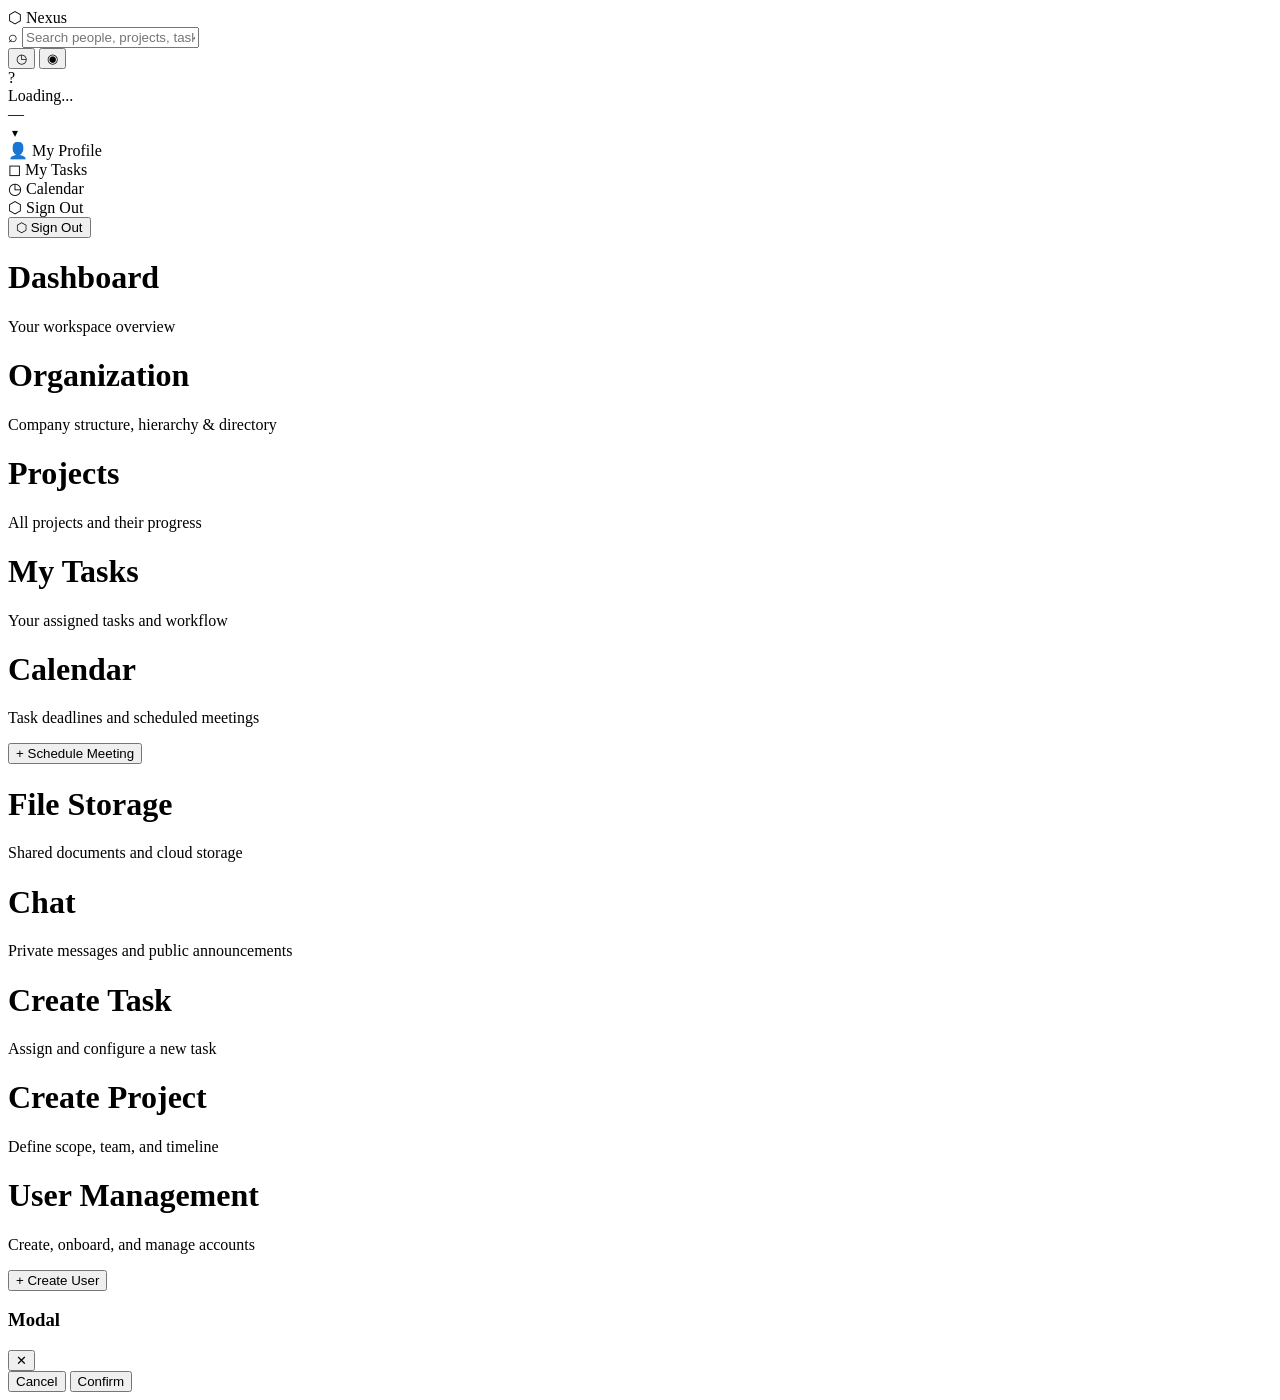
==== app.html @ 41109d19 "Add files via upload" ====
<!DOCTYPE html>
<html lang="en">
<head>
  <meta charset="UTF-8">
  <meta name="viewport" content="width=device-width, initial-scale=1.0">
  <title>Nexus — Dashboard</title>
  <link rel="stylesheet" href="css/main.css">
  <link rel="icon" href="data:image/svg+xml,<svg xmlns='http://www.w3.org/2000/svg' viewBox='0 0 100 100'><text y='.9em' font-size='90'>⬡</text></svg>">
</head>
<body>
<div class="app-shell">

  <!-- ═══ HEADER ═══ -->
  <header class="app-header">
    <div class="header-brand">
      <span class="brand-icon">⬡</span>
      <span class="brand-name">Nexus</span>
    </div>

    <div class="header-search">
      <span class="search-icon">⌕</span>
      <input type="text" placeholder="Search people, projects, tasks...">
    </div>

    <div class="header-actions">
      <button class="icon-btn" onclick="navigate('calendar')" title="Calendar">◷</button>
      <button class="icon-btn" onclick="navigate('chat')" title="Messages">
        ◉
        <span class="notif-badge" id="notif-count" style="display:none"></span>
      </button>

      <div class="dropdown">
        <div class="header-user" onclick="toggleUserMenu()">
          <div class="avatar" id="header-avatar">?</div>
          <div class="header-user-info">
            <div class="name" id="header-user-name">Loading...</div>
            <div class="role" id="header-user-role">—</div>
          </div>
          <span style="color:var(--text-3);font-size:12px;margin-left:4px">▾</span>
        </div>
        <div class="dropdown-menu" id="user-menu">
          <div class="dropdown-item" onclick="showMyProfile()">👤 My Profile</div>
          <div class="dropdown-item" onclick="navigate('my-tasks')">◻ My Tasks</div>
          <div class="dropdown-item" onclick="navigate('calendar')">◷ Calendar</div>
          <div class="dropdown-sep"></div>
          <div class="dropdown-item danger" onclick="Auth.logout()">⬡ Sign Out</div>
        </div>
      </div>
    </div>
  </header>

  <!-- ═══ SIDEBAR ═══ -->
  <aside class="app-sidebar">
    <nav id="main-nav"></nav>
    <div class="sidebar-footer">
      <button class="logout-btn" onclick="Auth.logout()">
        <span>⬡</span> Sign Out
      </button>
    </div>
  </aside>

  <!-- ═══ MAIN CONTENT ═══ -->
  <main class="app-main">

    <!-- Dashboard -->
    <div id="page-dashboard" class="page">
      <div class="page-header">
        <div>
          <h1 class="page-title">Dashboard</h1>
          <p class="page-sub">Your workspace overview</p>
        </div>
        <span id="dash-greeting" class="badge badge-muted"></span>
      </div>
      <div class="page-body" id="dashboard-content"></div>
    </div>

    <!-- Organization -->
    <div id="page-organization" class="page">
      <div class="page-header">
        <div>
          <h1 class="page-title">Organization</h1>
          <p class="page-sub">Company structure, hierarchy & directory</p>
        </div>
      </div>
      <div class="page-body" id="org-content"></div>
    </div>

    <!-- Projects -->
    <div id="page-projects" class="page">
      <div class="page-header">
        <div>
          <h1 class="page-title">Projects</h1>
          <p class="page-sub">All projects and their progress</p>
        </div>
        <div id="project-header-actions"></div>
      </div>
      <div class="page-body" id="projects-content"></div>
    </div>

    <!-- My Tasks -->
    <div id="page-my-tasks" class="page">
      <div class="page-header">
        <div>
          <h1 class="page-title">My Tasks</h1>
          <p class="page-sub">Your assigned tasks and workflow</p>
        </div>
      </div>
      <div class="page-body" id="mytasks-content"></div>
    </div>

    <!-- Calendar -->
    <div id="page-calendar" class="page">
      <div class="page-header">
        <div>
          <h1 class="page-title">Calendar</h1>
          <p class="page-sub">Task deadlines and scheduled meetings</p>
        </div>
        <button class="btn btn-primary" onclick="openMeetingModal()">+ Schedule Meeting</button>
      </div>
      <div class="page-body" id="calendar-content"></div>
    </div>

    <!-- Files -->
    <div id="page-files" class="page">
      <div class="page-header">
        <div>
          <h1 class="page-title">File Storage</h1>
          <p class="page-sub">Shared documents and cloud storage</p>
        </div>
      </div>
      <div class="page-body" id="files-content"></div>
    </div>

    <!-- Chat -->
    <div id="page-chat" class="page">
      <div class="page-header">
        <div>
          <h1 class="page-title">Chat</h1>
          <p class="page-sub">Private messages and public announcements</p>
        </div>
      </div>
      <div class="page-body" id="chat-content"></div>
    </div>

    <!-- Task Create -->
    <div id="page-task-create" class="page">
      <div class="page-header">
        <div>
          <h1 class="page-title">Create Task</h1>
          <p class="page-sub">Assign and configure a new task</p>
        </div>
      </div>
      <div class="page-body" id="taskcreate-content"></div>
    </div>

    <!-- Project Create -->
    <div id="page-project-create" class="page">
      <div class="page-header">
        <div>
          <h1 class="page-title">Create Project</h1>
          <p class="page-sub">Define scope, team, and timeline</p>
        </div>
      </div>
      <div class="page-body" id="projectcreate-content"></div>
    </div>

    <!-- User Management -->
    <div id="page-users" class="page">
      <div class="page-header">
        <div>
          <h1 class="page-title">User Management</h1>
          <p class="page-sub">Create, onboard, and manage accounts</p>
        </div>
        <button class="btn btn-primary" onclick="openAddUserModal()">+ Create User</button>
      </div>
      <div class="page-body" id="users-content"></div>
    </div>

  </main>
</div>

<!-- ═══ UNIVERSAL MODAL ═══ -->
<div class="modal-overlay" id="main-modal" onclick="if(event.target===this)closeModal()">
  <div class="modal modal-lg">
    <div class="modal-header">
      <h3 id="modal-title">Modal</h3>
      <button class="modal-close" onclick="closeModal()">✕</button>
    </div>
    <div class="modal-body" id="modal-body"></div>
    <div class="modal-footer">
      <button class="btn btn-ghost" onclick="closeModal()">Cancel</button>
      <button class="btn btn-primary" id="modal-confirm">Confirm</button>
    </div>
  </div>
</div>

<!-- Toast Container -->
<div id="toast-container"></div>

<script src="js/store.js"></script>
<script src="js/app.js"></script>
<script>
  // Greeting
  const hour = new Date().getHours();
  const greet = hour < 12 ? 'Good Morning' : hour < 18 ? 'Good Afternoon' : 'Good Evening';
  document.addEventListener('DOMContentLoaded', () => {
    const el = document.getElementById('dash-greeting');
    if (el && currentUser) el.textContent = `${greet}, ${currentUser.name.split(' ')[0]} 👋`;
  });

  function showMyProfile() {
    if (currentUser) showUserProfile(currentUser.id);
    document.getElementById('user-menu').classList.remove('open');
  }
</script>
</body>
</html>
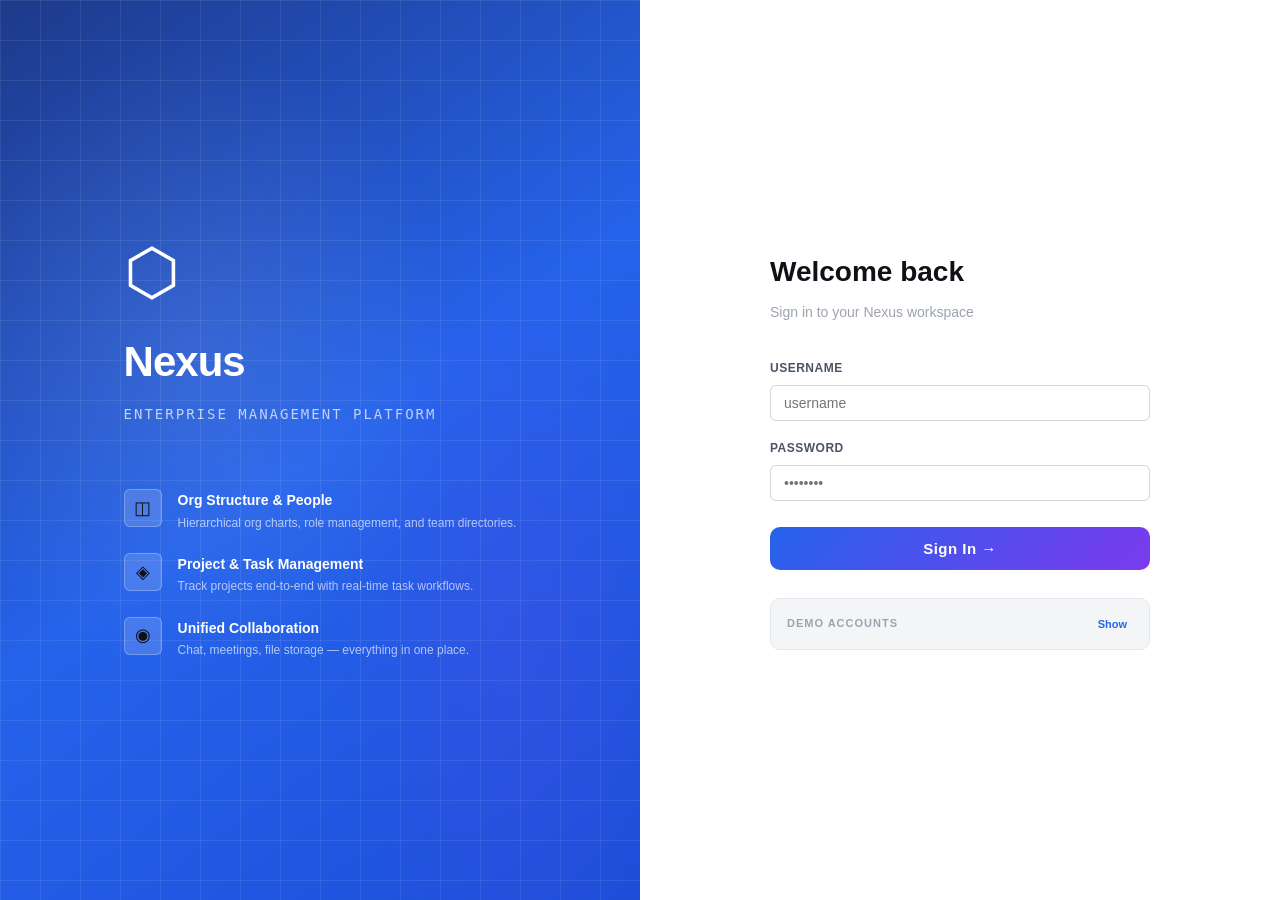
==== commit 452c7237: "Implement settings page and theme toggle functionality Added a settings page for user preferences an" ====
--- a/app.html
+++ b/app.html
@@ -23,6 +23,7 @@
     </div>
 
     <div class="header-actions">
+      <button class="theme-toggle-btn" onclick="toggleTheme()" id="theme-btn" title="Toggle Theme">🌙</button>
       <button class="icon-btn" onclick="navigate('calendar')" title="Calendar">◷</button>
       <button class="icon-btn" onclick="navigate('chat')" title="Messages">
         ◉
@@ -42,6 +43,7 @@
           <div class="dropdown-item" onclick="showMyProfile()">👤 My Profile</div>
           <div class="dropdown-item" onclick="navigate('my-tasks')">◻ My Tasks</div>
           <div class="dropdown-item" onclick="navigate('calendar')">◷ Calendar</div>
+          <div class="dropdown-item" onclick="navigate('settings')">⚙ Settings</div>
           <div class="dropdown-sep"></div>
           <div class="dropdown-item danger" onclick="Auth.logout()">⬡ Sign Out</div>
         </div>
@@ -164,6 +166,17 @@
       <div class="page-body" id="projectcreate-content"></div>
     </div>
 
+    <!-- Settings -->
+    <div id="page-settings" class="page">
+      <div class="page-header">
+        <div>
+          <h1 class="page-title">Settings</h1>
+          <p class="page-sub">Personal preferences, skills, and profile customization</p>
+        </div>
+      </div>
+      <div class="page-body" id="settings-content"></div>
+    </div>
+
     <!-- User Management -->
     <div id="page-users" class="page">
       <div class="page-header">
@@ -200,12 +213,38 @@
 <script src="js/store.js"></script>
 <script src="js/app.js"></script>
 <script>
+  // Theme management
+  function applyTheme(theme) {
+    document.documentElement.setAttribute('data-theme', theme);
+    const btn = document.getElementById('theme-btn');
+    if (btn) btn.textContent = theme === 'dark' ? '☀️' : '🌙';
+  }
+  function toggleTheme() {
+    const current = document.documentElement.getAttribute('data-theme') || 'light';
+    const next = current === 'dark' ? 'light' : 'dark';
+    applyTheme(next);
+    // Save to user prefs in store
+    Store.set(data => {
+      const u = data.users.find(x => x.id === currentUser?.id);
+      if (u) u.theme = next;
+      return data;
+    });
+    // Also save to localStorage for persistence before auth
+    localStorage.setItem('nexus_theme', next);
+  }
+  // Apply saved theme immediately
+  const savedTheme = localStorage.getItem('nexus_theme') || 'light';
+  applyTheme(savedTheme);
+
   // Greeting
   const hour = new Date().getHours();
   const greet = hour < 12 ? 'Good Morning' : hour < 18 ? 'Good Afternoon' : 'Good Evening';
   document.addEventListener('DOMContentLoaded', () => {
     const el = document.getElementById('dash-greeting');
     if (el && currentUser) el.textContent = `${greet}, ${currentUser.name.split(' ')[0]} 👋`;
+    // Apply user's saved theme
+    const userTheme = currentUser?.theme || savedTheme;
+    applyTheme(userTheme);
   });
 
   function showMyProfile() {
--- a/css/main.css
+++ b/css/main.css
@@ -0,0 +1,775 @@
+/* ═══════════════════════════════════════════
+   NEXUS — Design System (Light Theme)
+═══════════════════════════════════════════ */
+
+@import url('https://fonts.googleapis.com/css2?family=DM+Sans:wght@300;400;500;600;700&family=Syne:wght@400;600;700;800&family=JetBrains+Mono:wght@400;500&display=swap');
+
+/* ─── Variables ──────────────────────────── */
+:root {
+  --bg-base:    #f4f5f7;
+  --bg-surface: #ffffff;
+  --bg-card:    #ffffff;
+  --bg-hover:   #f0f2f5;
+  --bg-active:  #e8eaf0;
+
+  --border:     #e2e5eb;
+  --border-2:   #d1d5dc;
+
+  --text-1:     #0f1117;
+  --text-2:     #4b5563;
+  --text-3:     #9ca3af;
+
+  --accent:     #2563eb;
+  --accent-glow:#2563eb14;
+  --accent-2:   #7c3aed;
+  --accent-3:   #059669;
+  --warn:       #d97706;
+  --danger:     #dc2626;
+  --success:    #16a34a;
+  --purple:     #7c3aed;
+
+  --radius-sm:  6px;
+  --radius:     10px;
+  --radius-lg:  14px;
+  --radius-xl:  20px;
+
+  --shadow-sm:  0 1px 3px #0000000d;
+  --shadow:     0 4px 16px #00000012;
+  --shadow-lg:  0 8px 32px #00000018;
+
+  --sidebar-w:  240px;
+  --header-h:   58px;
+
+  --font-body:  'DM Sans', sans-serif;
+  --font-head:  'Syne', sans-serif;
+  --font-mono:  'JetBrains Mono', monospace;
+}
+
+/* ─── Reset ─────────────────────────────── */
+*, *::before, *::after { box-sizing: border-box; margin: 0; padding: 0; }
+html { height: 100%; }
+body {
+  font-family: var(--font-body);
+  background: var(--bg-base);
+  color: var(--text-1);
+  height: 100%;
+  overflow: hidden;
+  font-size: 14px;
+  line-height: 1.6;
+}
+a { color: var(--accent); text-decoration: none; }
+button { cursor: pointer; border: none; background: none; font-family: inherit; }
+input, textarea, select {
+  font-family: inherit;
+  background: var(--bg-surface);
+  border: 1px solid var(--border-2);
+  color: var(--text-1);
+  border-radius: var(--radius-sm);
+  padding: 9px 13px;
+  font-size: 14px;
+  outline: none;
+  width: 100%;
+  transition: border-color .2s, box-shadow .2s;
+}
+input:focus, textarea:focus, select:focus {
+  border-color: var(--accent);
+  box-shadow: 0 0 0 3px var(--accent-glow);
+}
+select option { background: var(--bg-surface); color: var(--text-1); }
+h1, h2, h3, h4, h5 { font-family: var(--font-head); font-weight: 700; }
+::-webkit-scrollbar { width: 5px; height: 5px; }
+::-webkit-scrollbar-track { background: transparent; }
+::-webkit-scrollbar-thumb { background: var(--border-2); border-radius: 99px; }
+
+/* ─── Login Page ─────────────────────────── */
+.login-page {
+  height: 100vh;
+  display: grid;
+  grid-template-columns: 1fr 1fr;
+  overflow: hidden;
+}
+.login-art {
+  background: linear-gradient(145deg, #1e3a8a 0%, #2563eb 50%, #1d4ed8 100%);
+  display: flex;
+  flex-direction: column;
+  justify-content: center;
+  align-items: center;
+  position: relative;
+  overflow: hidden;
+  padding: 60px;
+}
+.login-art::before {
+  content: '';
+  position: absolute;
+  inset: 0;
+  background:
+    radial-gradient(ellipse 60% 50% at 30% 40%, #ffffff18 0%, transparent 70%),
+    radial-gradient(ellipse 40% 60% at 80% 70%, #7c3aed28 0%, transparent 70%);
+}
+.login-art .grid-lines {
+  position: absolute;
+  inset: 0;
+  background-image:
+    linear-gradient(rgba(255,255,255,.08) 1px, transparent 1px),
+    linear-gradient(90deg, rgba(255,255,255,.08) 1px, transparent 1px);
+  background-size: 40px 40px;
+}
+.login-art-content { position: relative; z-index: 1; }
+.login-brand-logo {
+  font-size: 64px;
+  line-height: 1;
+  margin-bottom: 24px;
+  color: #fff;
+}
+.login-brand-name {
+  font-family: var(--font-head);
+  font-size: 42px;
+  font-weight: 800;
+  letter-spacing: -1px;
+  color: #fff;
+}
+.login-brand-tag {
+  color: rgba(255,255,255,.7);
+  font-size: 14px;
+  margin-top: 8px;
+  letter-spacing: 2px;
+  text-transform: uppercase;
+  font-family: var(--font-mono);
+}
+.login-features { margin-top: 64px; display: flex; flex-direction: column; gap: 20px; }
+.login-feature {
+  display: flex; gap: 16px; align-items: flex-start;
+  opacity: 0; animation: fadeUp .6s forwards;
+}
+.login-feature:nth-child(1) { animation-delay: .1s; }
+.login-feature:nth-child(2) { animation-delay: .2s; }
+.login-feature:nth-child(3) { animation-delay: .3s; }
+.lf-icon {
+  width: 38px; height: 38px; flex-shrink: 0;
+  background: rgba(255,255,255,.15);
+  border: 1px solid rgba(255,255,255,.25);
+  border-radius: var(--radius-sm);
+  display: grid; place-items: center;
+  font-size: 18px;
+}
+.lf-text h4 { font-size: 14px; color: #fff; font-family: var(--font-head); }
+.lf-text p { font-size: 12px; color: rgba(255,255,255,.65); margin-top: 2px; }
+
+.login-form-side {
+  background: #ffffff;
+  display: flex;
+  flex-direction: column;
+  justify-content: center;
+  align-items: center;
+  padding: 60px;
+}
+.login-form-box { width: 100%; max-width: 380px; }
+.login-form-box h2 { font-size: 28px; margin-bottom: 6px; color: var(--text-1); }
+.login-form-box > p { color: var(--text-3); margin-bottom: 36px; font-size: 14px; }
+.form-group { margin-bottom: 18px; }
+.form-group label { display: block; font-size: 12px; color: var(--text-2); margin-bottom: 7px; letter-spacing: .5px; text-transform: uppercase; font-weight: 600; }
+.login-btn {
+  width: 100%; padding: 13px;
+  background: linear-gradient(135deg, var(--accent), var(--accent-2));
+  color: #fff; font-family: var(--font-head);
+  font-size: 15px; font-weight: 700;
+  border-radius: var(--radius);
+  margin-top: 8px;
+  transition: transform .15s, box-shadow .15s;
+  letter-spacing: .5px;
+}
+.login-btn:hover { transform: translateY(-1px); box-shadow: 0 4px 24px #2563eb50; }
+
+.login-hint {
+  margin-top: 28px; padding: 16px;
+  background: var(--bg-base); border-radius: var(--radius);
+  border: 1px solid var(--border);
+  position: relative;
+}
+.login-hint-header {
+  display: flex; align-items: center; justify-content: space-between;
+  margin-bottom: 0;
+}
+.login-hint h5 { font-size: 11px; text-transform: uppercase; letter-spacing: 1px; color: var(--text-3); font-weight: 600; }
+.login-hint-toggle {
+  background: none; border: none; cursor: pointer;
+  font-size: 11px; color: var(--accent); font-weight: 600;
+  padding: 2px 6px; border-radius: 4px;
+  transition: background .15s;
+}
+.login-hint-toggle:hover { background: var(--accent-glow); }
+.login-hint-body { margin-top: 12px; display: none; }
+.login-hint-body.open { display: block; }
+.login-hint p { font-family: var(--font-mono); font-size: 12px; color: var(--text-2); line-height: 2; }
+.login-hint strong { color: var(--accent); }
+
+/* ─── App Shell ──────────────────────────── */
+.app-shell {
+  display: grid;
+  grid-template-columns: var(--sidebar-w) 1fr;
+  grid-template-rows: var(--header-h) 1fr;
+  height: 100vh;
+  overflow: hidden;
+}
+
+/* ─── Header ─────────────────────────────── */
+.app-header {
+  grid-column: 1 / -1;
+  background: var(--bg-surface);
+  border-bottom: 1px solid var(--border);
+  display: flex;
+  align-items: center;
+  padding: 0 20px 0 0;
+  gap: 12px;
+  z-index: 100;
+  box-shadow: var(--shadow-sm);
+}
+.header-brand {
+  width: var(--sidebar-w);
+  flex-shrink: 0;
+  display: flex;
+  align-items: center;
+  gap: 10px;
+  padding: 0 20px;
+  border-right: 1px solid var(--border);
+  height: 100%;
+}
+.brand-icon {
+  font-size: 22px;
+  background: linear-gradient(135deg, var(--accent), var(--accent-2));
+  -webkit-background-clip: text;
+  -webkit-text-fill-color: transparent;
+}
+.brand-name {
+  font-family: var(--font-head);
+  font-size: 18px;
+  font-weight: 800;
+  letter-spacing: -.5px;
+  color: var(--text-1);
+}
+.header-search {
+  flex: 1; max-width: 400px; margin-left: 16px;
+  position: relative;
+}
+.header-search input {
+  background: var(--bg-base);
+  padding-left: 38px;
+  border-radius: 99px;
+  font-size: 13px;
+}
+.header-search .search-icon {
+  position: absolute; left: 13px; top: 50%; transform: translateY(-50%);
+  color: var(--text-3); font-size: 15px;
+}
+.header-actions { margin-left: auto; display: flex; align-items: center; gap: 6px; }
+.icon-btn {
+  width: 36px; height: 36px;
+  border-radius: var(--radius-sm);
+  display: grid; place-items: center;
+  color: var(--text-2);
+  font-size: 17px;
+  transition: background .15s, color .15s;
+  position: relative;
+}
+.icon-btn:hover { background: var(--bg-hover); color: var(--text-1); }
+.notif-badge {
+  position: absolute; top: 4px; right: 4px;
+  width: 8px; height: 8px;
+  background: var(--danger); border-radius: 50%;
+  border: 2px solid var(--bg-surface);
+}
+.header-user {
+  display: flex; align-items: center; gap: 10px;
+  padding: 6px 10px 6px 6px;
+  border-radius: var(--radius);
+  cursor: pointer;
+  transition: background .15s;
+  margin-left: 8px;
+  position: relative;
+}
+.header-user:hover { background: var(--bg-hover); }
+.avatar {
+  width: 32px; height: 32px;
+  border-radius: 50%;
+  background: linear-gradient(135deg, var(--accent), var(--accent-2));
+  display: grid; place-items: center;
+  font-size: 12px; font-weight: 700;
+  color: #fff; flex-shrink: 0;
+}
+.avatar.lg { width: 48px; height: 48px; font-size: 16px; }
+.avatar.xl { width: 64px; height: 64px; font-size: 20px; }
+.header-user-info { text-align: left; }
+.header-user-info .name { font-size: 13px; font-weight: 600; line-height: 1.2; color: var(--text-1); }
+.header-user-info .role { font-size: 11px; color: var(--text-3); text-transform: capitalize; }
+
+/* ─── Sidebar ────────────────────────────── */
+.app-sidebar {
+  background: var(--bg-surface);
+  border-right: 1px solid var(--border);
+  overflow-y: auto;
+  padding: 16px 0;
+  display: flex;
+  flex-direction: column;
+}
+.nav-section { margin-bottom: 24px; }
+.nav-section-label {
+  font-size: 10px;
+  text-transform: uppercase;
+  letter-spacing: 1.5px;
+  color: var(--text-3);
+  padding: 0 20px;
+  margin-bottom: 6px;
+  font-weight: 600;
+}
+.nav-item {
+  display: flex;
+  align-items: center;
+  gap: 11px;
+  padding: 10px 20px;
+  color: var(--text-2);
+  font-size: 13.5px;
+  font-weight: 500;
+  transition: all .15s;
+  border-left: 3px solid transparent;
+  cursor: pointer;
+}
+.nav-item:hover { color: var(--text-1); background: var(--bg-hover); }
+.nav-item.active {
+  color: var(--accent);
+  background: var(--accent-glow);
+  border-left-color: var(--accent);
+}
+.nav-icon { width: 18px; text-align: center; font-size: 15px; }
+.sidebar-footer {
+  margin-top: auto;
+  padding: 16px;
+  border-top: 1px solid var(--border);
+}
+.logout-btn {
+  width: 100%;
+  display: flex;
+  align-items: center;
+  gap: 10px;
+  padding: 10px 12px;
+  color: var(--text-3);
+  font-size: 13px;
+  border-radius: var(--radius-sm);
+  transition: all .15s;
+}
+.logout-btn:hover { color: var(--danger); background: #dc262610; }
+
+/* ─── Main Content ───────────────────────── */
+.app-main {
+  overflow-y: auto;
+  overflow-x: hidden;
+  display: flex;
+  flex-direction: column;
+}
+.page { display: none; flex-direction: column; flex: 1; }
+.page.active { display: flex; }
+
+.page-header {
+  padding: 28px 32px 20px;
+  border-bottom: 1px solid var(--border);
+  display: flex;
+  align-items: flex-start;
+  justify-content: space-between;
+  gap: 16px;
+  background: var(--bg-surface);
+}
+.page-title { font-size: 22px; letter-spacing: -.5px; color: var(--text-1); }
+.page-sub { color: var(--text-3); font-size: 13px; margin-top: 4px; font-family: var(--font-body); font-weight: 400; }
+.page-body { padding: 28px 32px; flex: 1; }
+
+/* ─── Cards ──────────────────────────────── */
+.card {
+  background: var(--bg-card);
+  border: 1px solid var(--border);
+  border-radius: var(--radius-lg);
+  padding: 24px;
+  box-shadow: var(--shadow-sm);
+}
+.card-sm { padding: 18px 20px; }
+.card + .card { margin-top: 0; }
+.card-header { display: flex; justify-content: space-between; align-items: center; margin-bottom: 20px; }
+.card-title { font-size: 14px; font-weight: 600; font-family: var(--font-head); color: var(--text-1); }
+
+/* ─── Grid layouts ───────────────────────── */
+.grid-2 { display: grid; grid-template-columns: 1fr 1fr; gap: 20px; }
+.grid-3 { display: grid; grid-template-columns: repeat(3, 1fr); gap: 20px; }
+.grid-4 { display: grid; grid-template-columns: repeat(4, 1fr); gap: 18px; }
+
+/* ─── Stat Cards ─────────────────────────── */
+.stat-card {
+  background: var(--bg-card);
+  border: 1px solid var(--border);
+  border-radius: var(--radius-lg);
+  padding: 22px;
+  position: relative;
+  overflow: hidden;
+  transition: transform .2s, border-color .2s, box-shadow .2s;
+  box-shadow: var(--shadow-sm);
+}
+.stat-card::before {
+  content: '';
+  position: absolute;
+  top: 0; left: 0; right: 0;
+  height: 3px;
+  background: linear-gradient(90deg, var(--accent-clr, var(--accent)), transparent);
+}
+.stat-card:hover { transform: translateY(-2px); border-color: var(--border-2); box-shadow: var(--shadow); }
+.stat-icon { font-size: 28px; margin-bottom: 12px; }
+.stat-val { font-family: var(--font-head); font-size: 30px; font-weight: 800; line-height: 1; color: var(--text-1); }
+.stat-label { color: var(--text-3); font-size: 12px; margin-top: 6px; text-transform: uppercase; letter-spacing: .5px; }
+.stat-delta { font-size: 12px; margin-top: 8px; color: var(--success); }
+.stat-delta.down { color: var(--danger); }
+
+/* ─── Badges ─────────────────────────────── */
+.badge {
+  display: inline-flex; align-items: center;
+  padding: 3px 10px; border-radius: 99px;
+  font-size: 11px; font-weight: 600; letter-spacing: .3px;
+  text-transform: capitalize;
+}
+.badge-success { background: #dcfce7; color: #15803d; border: 1px solid #bbf7d0; }
+.badge-info    { background: #dbeafe; color: #1d4ed8; border: 1px solid #bfdbfe; }
+.badge-warn    { background: #fef3c7; color: #b45309; border: 1px solid #fde68a; }
+.badge-danger  { background: #fee2e2; color: #b91c1c; border: 1px solid #fecaca; }
+.badge-muted   { background: var(--bg-hover); color: var(--text-3); border: 1px solid var(--border); }
+.badge-purple  { background: #ede9fe; color: #6d28d9; border: 1px solid #ddd6fe; }
+
+/* ─── Buttons ────────────────────────────── */
+.btn {
+  display: inline-flex; align-items: center; gap: 8px;
+  padding: 9px 18px; border-radius: var(--radius);
+  font-size: 13px; font-weight: 600;
+  transition: all .15s; white-space: nowrap;
+  font-family: var(--font-body);
+}
+.btn-primary {
+  background: var(--accent);
+  color: #fff;
+  box-shadow: 0 1px 3px #2563eb30;
+}
+.btn-primary:hover { background: #1d4ed8; transform: translateY(-1px); box-shadow: 0 4px 16px #2563eb40; }
+.btn-ghost {
+  background: var(--bg-surface);
+  color: var(--text-2);
+  border: 1px solid var(--border-2);
+}
+.btn-ghost:hover { color: var(--text-1); background: var(--bg-hover); border-color: var(--border-2); }
+.btn-danger { background: #fee2e2; color: var(--danger); border: 1px solid #fecaca; }
+.btn-danger:hover { background: #fecaca; }
+.btn-sm { padding: 6px 13px; font-size: 12px; }
+.btn-icon { padding: 8px; border-radius: var(--radius-sm); }
+
+/* ─── Table ──────────────────────────────── */
+.table-wrap { overflow-x: auto; border-radius: var(--radius-lg); border: 1px solid var(--border); box-shadow: var(--shadow-sm); }
+table { width: 100%; border-collapse: collapse; }
+thead tr { border-bottom: 1px solid var(--border); }
+th {
+  text-align: left; padding: 12px 16px;
+  font-size: 11px; text-transform: uppercase;
+  letter-spacing: .8px; color: var(--text-3); font-weight: 600;
+  background: var(--bg-base);
+}
+td { padding: 14px 16px; border-bottom: 1px solid var(--border); font-size: 13px; vertical-align: middle; }
+tbody tr:last-child td { border-bottom: none; }
+tbody tr { transition: background .12s; }
+tbody tr:hover { background: var(--bg-hover); }
+
+/* ─── Progress ───────────────────────────── */
+.progress-wrap { background: var(--bg-hover); border-radius: 99px; height: 6px; overflow: hidden; }
+.progress-bar { height: 100%; border-radius: 99px; background: linear-gradient(90deg, var(--accent), var(--accent-2)); transition: width .5s; }
+
+/* ─── Modal ──────────────────────────────── */
+.modal-overlay {
+  position: fixed; inset: 0;
+  background: #00000050;
+  backdrop-filter: blur(4px);
+  z-index: 500;
+  display: none;
+  place-items: center;
+  padding: 20px;
+}
+.modal-overlay.open { display: grid; }
+.modal {
+  background: var(--bg-card);
+  border: 1px solid var(--border);
+  border-radius: var(--radius-xl);
+  padding: 0;
+  width: 100%; max-width: 560px;
+  max-height: 90vh;
+  overflow-y: auto;
+  animation: modalIn .2s ease;
+  box-shadow: var(--shadow-lg);
+}
+.modal-lg { max-width: 760px; }
+.modal-header {
+  padding: 24px 28px 20px;
+  border-bottom: 1px solid var(--border);
+  display: flex; align-items: center; justify-content: space-between;
+}
+.modal-header h3 { font-size: 18px; color: var(--text-1); }
+.modal-close {
+  width: 32px; height: 32px; border-radius: var(--radius-sm);
+  display: grid; place-items: center;
+  color: var(--text-3); font-size: 18px;
+  transition: all .15s;
+}
+.modal-close:hover { background: var(--bg-hover); color: var(--text-1); }
+.modal-body { padding: 24px 28px; }
+.modal-footer { padding: 16px 28px 24px; display: flex; gap: 10px; justify-content: flex-end; border-top: 1px solid var(--border); }
+.form-row { display: grid; gap: 16px; margin-bottom: 16px; }
+.form-row.cols-2 { grid-template-columns: 1fr 1fr; }
+.form-field label { display: block; font-size: 12px; color: var(--text-2); margin-bottom: 7px; letter-spacing: .3px; font-weight: 500; }
+textarea { resize: vertical; min-height: 80px; }
+
+/* ─── Toast ──────────────────────────────── */
+#toast-container {
+  position: fixed; bottom: 24px; right: 24px;
+  z-index: 1000; display: flex; flex-direction: column; gap: 8px;
+}
+.toast {
+  background: var(--bg-card); border: 1px solid var(--border-2);
+  padding: 12px 20px; border-radius: var(--radius);
+  font-size: 13px; color: var(--text-1);
+  transform: translateX(120%); transition: transform .35s cubic-bezier(.34,1.56,.64,1);
+  box-shadow: var(--shadow);
+  max-width: 320px;
+  border-left: 3px solid var(--accent);
+}
+.toast.toast-success { border-left-color: var(--success); }
+.toast.toast-error   { border-left-color: var(--danger); }
+.toast.toast-warn    { border-left-color: var(--warn); }
+.toast.show { transform: translateX(0); }
+
+/* ─── Org Chart ──────────────────────────── */
+.org-chart { overflow-x: auto; padding: 20px 0; }
+.org-node-wrap { display: flex; flex-direction: column; align-items: center; }
+.org-node {
+  background: var(--bg-card);
+  border: 1px solid var(--border);
+  border-radius: var(--radius-lg);
+  padding: 14px 18px;
+  min-width: 160px;
+  text-align: center;
+  cursor: pointer;
+  transition: all .2s;
+  position: relative;
+  box-shadow: var(--shadow-sm);
+}
+.org-node:hover { border-color: var(--accent); transform: translateY(-2px); box-shadow: var(--shadow); }
+.org-node.super_admin { border-top: 3px solid var(--accent); }
+.org-node.manager { border-top: 3px solid var(--accent-3); }
+.org-node.employee { border-top: 3px solid var(--border-2); }
+.org-node-name { font-size: 12px; font-weight: 600; margin-top: 6px; color: var(--text-1); }
+.org-node-pos { font-size: 10px; color: var(--text-3); margin-top: 2px; }
+.org-children { display: flex; gap: 20px; margin-top: 0; position: relative; padding-top: 28px; }
+.org-children::before {
+  content: '';
+  position: absolute; top: 0; left: 50%; transform: translateX(-50%);
+  width: 1px; height: 28px;
+  background: var(--border-2);
+}
+.org-children-wrap { display: flex; flex-direction: column; align-items: center; }
+.org-line {
+  width: 100%; height: 1px;
+  background: var(--border-2);
+  position: absolute;
+  top: 0;
+}
+
+/* ─── Calendar ───────────────────────────── */
+.cal-grid {
+  display: grid;
+  grid-template-columns: repeat(7, 1fr);
+  gap: 2px;
+}
+.cal-day-header {
+  text-align: center; padding: 10px;
+  font-size: 11px; text-transform: uppercase;
+  letter-spacing: .8px; color: var(--text-3); font-weight: 600;
+}
+.cal-cell {
+  background: var(--bg-card);
+  border: 1px solid var(--border);
+  border-radius: var(--radius-sm);
+  min-height: 90px;
+  padding: 8px;
+  transition: background .15s;
+  cursor: pointer;
+}
+.cal-cell:hover { background: var(--bg-hover); }
+.cal-cell.today { border-color: var(--accent); background: var(--accent-glow); }
+.cal-cell.other-month .cal-date { color: var(--text-3); }
+.cal-date { font-size: 13px; font-weight: 600; margin-bottom: 5px; color: var(--text-1); }
+.cal-event {
+  font-size: 10px; padding: 2px 6px;
+  border-radius: 3px; margin-bottom: 2px;
+  background: #dbeafe; color: var(--accent);
+  white-space: nowrap; overflow: hidden; text-overflow: ellipsis;
+}
+.cal-event.task { background: #fef3c7; color: var(--warn); }
+.cal-event.meeting { background: #ede9fe; color: var(--purple); }
+
+/* ─── Chat ───────────────────────────────── */
+.chat-layout { display: grid; grid-template-columns: 280px 1fr; height: calc(100vh - var(--header-h) - 140px); gap: 0; }
+.chat-sidebar {
+  background: var(--bg-surface);
+  border: 1px solid var(--border);
+  border-radius: var(--radius-lg) 0 0 var(--radius-lg);
+  overflow-y: auto;
+  box-shadow: var(--shadow-sm);
+}
+.chat-main {
+  background: var(--bg-card);
+  border: 1px solid var(--border);
+  border-left: none;
+  border-radius: 0 var(--radius-lg) var(--radius-lg) 0;
+  display: flex;
+  flex-direction: column;
+}
+.chat-contact {
+  padding: 12px 16px;
+  display: flex; align-items: center; gap: 12px;
+  cursor: pointer; transition: background .15s;
+  border-bottom: 1px solid var(--border);
+}
+.chat-contact:hover { background: var(--bg-hover); }
+.chat-contact.active { background: var(--accent-glow); border-left: 3px solid var(--accent); }
+.chat-contact-info .cname { font-size: 13px; font-weight: 600; color: var(--text-1); }
+.chat-contact-info .clast { font-size: 11px; color: var(--text-3); margin-top: 2px; }
+.chat-messages { flex: 1; overflow-y: auto; padding: 20px; display: flex; flex-direction: column; gap: 12px; background: var(--bg-base); }
+.msg-bubble { max-width: 70%; }
+.msg-bubble.me { align-self: flex-end; }
+.msg-bubble.them { align-self: flex-start; }
+.bubble-text {
+  padding: 10px 16px; border-radius: 16px;
+  font-size: 13px; line-height: 1.5;
+}
+.msg-bubble.me .bubble-text { background: linear-gradient(135deg, var(--accent), var(--accent-2)); color: #fff; border-radius: 16px 16px 4px 16px; }
+.msg-bubble.them .bubble-text { background: var(--bg-card); color: var(--text-1); border-radius: 16px 16px 16px 4px; border: 1px solid var(--border); }
+.bubble-meta { font-size: 11px; color: var(--text-3); margin-top: 4px; text-align: right; }
+.msg-bubble.them .bubble-meta { text-align: left; }
+.chat-input-bar {
+  padding: 16px 20px;
+  border-top: 1px solid var(--border);
+  display: flex; gap: 10px; align-items: center;
+  background: var(--bg-surface);
+}
+.chat-input-bar input { flex: 1; border-radius: 99px; }
+
+/* ─── File Storage ───────────────────────── */
+.file-grid { display: grid; grid-template-columns: repeat(auto-fill, minmax(180px, 1fr)); gap: 16px; }
+.file-card {
+  background: var(--bg-card);
+  border: 1px solid var(--border);
+  border-radius: var(--radius-lg);
+  padding: 20px 16px;
+  text-align: center;
+  cursor: pointer;
+  transition: all .2s;
+  box-shadow: var(--shadow-sm);
+}
+.file-card:hover { transform: translateY(-3px); border-color: var(--border-2); box-shadow: var(--shadow); }
+.file-icon { font-size: 36px; margin-bottom: 12px; }
+.file-name { font-size: 12px; font-weight: 600; word-break: break-word; line-height: 1.4; color: var(--text-1); }
+.file-meta { font-size: 11px; color: var(--text-3); margin-top: 6px; }
+.folder-card {
+  background: var(--bg-card);
+  border: 1px solid var(--border);
+  border-radius: var(--radius-lg);
+  padding: 18px 16px;
+  display: flex; align-items: center; gap: 14px;
+  cursor: pointer; transition: all .2s;
+  box-shadow: var(--shadow-sm);
+}
+.folder-card:hover { border-color: var(--warn); background: #fffbeb; }
+
+/* ─── Tabs ───────────────────────────────── */
+.tabs { display: flex; gap: 2px; border-bottom: 1px solid var(--border); margin-bottom: 24px; }
+.tab-btn {
+  padding: 10px 20px;
+  font-size: 13px; font-weight: 500;
+  color: var(--text-3);
+  border-bottom: 2px solid transparent;
+  transition: all .15s;
+  margin-bottom: -1px;
+}
+.tab-btn:hover { color: var(--text-2); }
+.tab-btn.active { color: var(--accent); border-bottom-color: var(--accent); }
+.tab-pane { display: none; }
+.tab-pane.active { display: block; }
+
+/* ─── Dropdown Menu ──────────────────────── */
+.dropdown { position: relative; }
+.dropdown-menu {
+  position: absolute; top: 100%; right: 0;
+  background: var(--bg-card);
+  border: 1px solid var(--border-2);
+  border-radius: var(--radius);
+  padding: 6px;
+  min-width: 180px;
+  z-index: 200;
+  display: none;
+  box-shadow: var(--shadow-lg);
+  animation: fadeIn .15s ease;
+}
+.dropdown-menu.open { display: block; }
+.dropdown-item {
+  display: flex; align-items: center; gap: 10px;
+  padding: 9px 12px; border-radius: var(--radius-sm);
+  font-size: 13px; color: var(--text-2);
+  cursor: pointer; transition: all .12s;
+}
+.dropdown-item:hover { background: var(--bg-hover); color: var(--text-1); }
+.dropdown-item.danger { color: var(--danger); }
+.dropdown-item.danger:hover { background: #fee2e2; }
+.dropdown-sep { height: 1px; background: var(--border); margin: 4px 0; }
+
+/* ─── Misc ───────────────────────────────── */
+.empty-state {
+  text-align: center;
+  padding: 60px 20px;
+  color: var(--text-3);
+}
+.empty-state .empty-icon { font-size: 42px; margin-bottom: 12px; opacity: .5; }
+.empty-state p { font-size: 14px; }
+
+.user-pill {
+  display: inline-flex; align-items: center; gap: 7px;
+  background: var(--bg-hover);
+  border: 1px solid var(--border);
+  border-radius: 99px;
+  padding: 4px 10px 4px 4px;
+  font-size: 12px;
+  color: var(--text-1);
+}
+.pill-avatar {
+  width: 22px; height: 22px; border-radius: 50%;
+  background: linear-gradient(135deg, var(--accent), var(--accent-2));
+  display: grid; place-items: center;
+  font-size: 9px; font-weight: 700; color: #fff;
+}
+
+.tag { display: inline-block; padding: 2px 8px; border-radius: 4px; font-size: 11px; background: var(--bg-hover); color: var(--text-3); margin: 2px; border: 1px solid var(--border); }
+
+/* ─── Animations ─────────────────────────── */
+@keyframes fadeIn { from { opacity: 0; } to { opacity: 1; } }
+@keyframes fadeUp { from { opacity: 0; transform: translateY(16px); } to { opacity: 1; transform: translateY(0); } }
+@keyframes modalIn { from { opacity: 0; transform: scale(.95) translateY(10px); } to { opacity: 1; transform: scale(1) translateY(0); } }
+
+.fade-in { animation: fadeIn .3s ease; }
+.fade-up { animation: fadeUp .4s ease; }
+
+/* ─── Responsive ─────────────────────────── */
+@media (max-width: 900px) {
+  .login-page { grid-template-columns: 1fr; }
+  .login-art { display: none; }
+  .grid-4 { grid-template-columns: repeat(2, 1fr); }
+  .grid-3 { grid-template-columns: repeat(2, 1fr); }
+}
+
+/* ─── Scrollbar ──────────────────────────── */
+.app-main, .app-sidebar { scrollbar-width: thin; scrollbar-color: var(--border-2) transparent; }
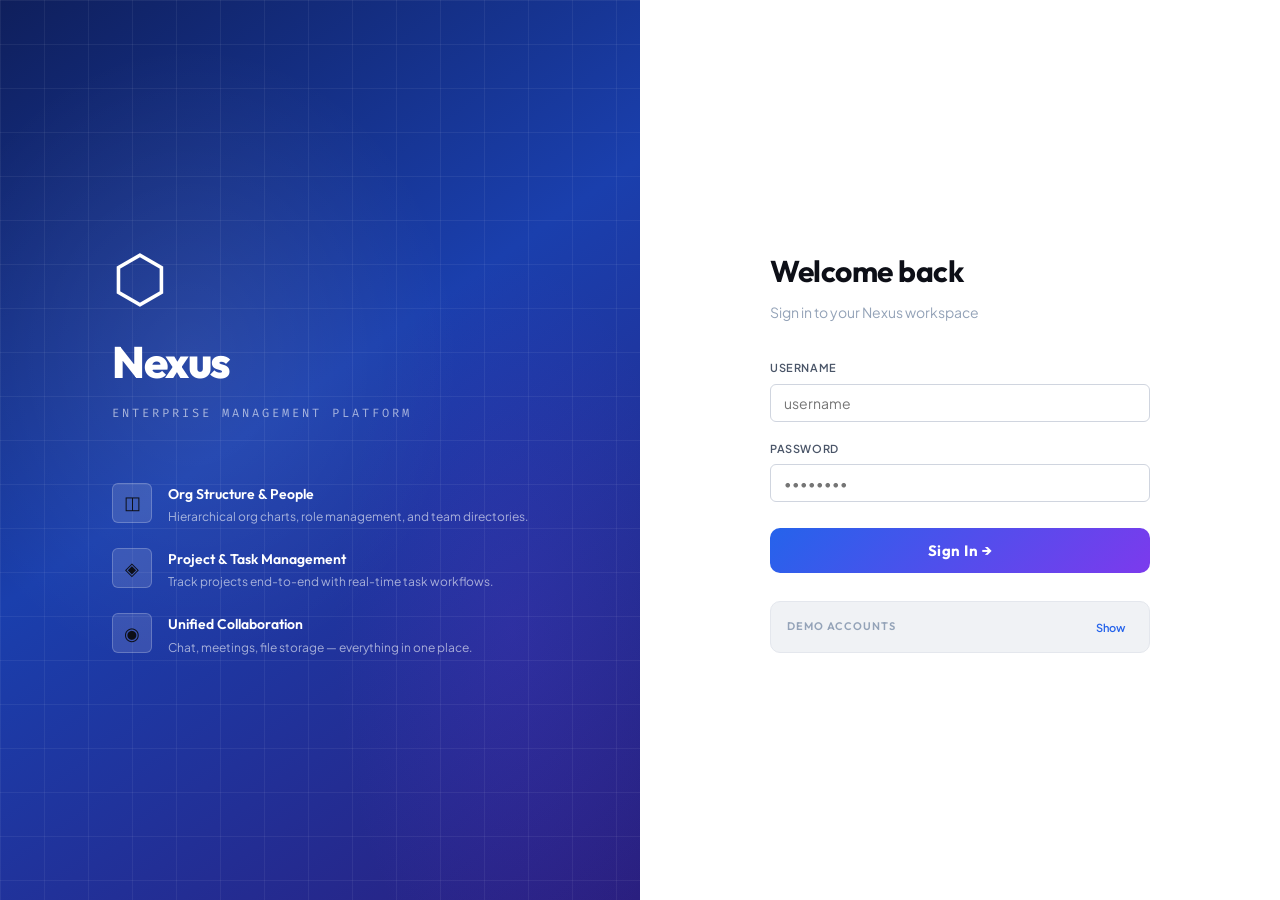
==== commit 461bfd05: "Add sync indicator to header actions" ====
--- a/app.html
+++ b/app.html
@@ -23,6 +23,7 @@
     </div>
 
     <div class="header-actions">
+      <span id="sync-indicator" style="font-size:11px;font-weight:600;padding:4px 10px;border-radius:99px;background:var(--bg-hover);color:var(--text-3);cursor:default;transition:color .3s;white-space:nowrap" title="Data sync status">◌ Local</span>
       <button class="theme-toggle-btn" onclick="toggleTheme()" id="theme-btn" title="Toggle Theme">🌙</button>
       <button class="icon-btn" onclick="navigate('calendar')" title="Calendar">◷</button>
       <button class="icon-btn" onclick="navigate('chat')" title="Messages">
--- a/css/main.css
+++ b/css/main.css
@@ -1,48 +1,76 @@
 /* ═══════════════════════════════════════════
-   NEXUS — Design System (Light Theme)
+   NEXUS — Design System v2
+   Professional fonts, dark/light themes
 ═══════════════════════════════════════════ */
 
-@import url('https://fonts.googleapis.com/css2?family=DM+Sans:wght@300;400;500;600;700&family=Syne:wght@400;600;700;800&family=JetBrains+Mono:wght@400;500&display=swap');
-
-/* ─── Variables ──────────────────────────── */
-:root {
-  --bg-base:    #f4f5f7;
+@import url('https://fonts.googleapis.com/css2?family=Plus+Jakarta+Sans:wght@300;400;500;600;700;800&family=Outfit:wght@400;500;600;700;800&family=Fira+Code:wght@400;500&display=swap');
+
+/* ─── Light Theme (default) ──────────────── */
+:root,
+[data-theme="light"] {
+  --bg-base:    #f0f2f5;
   --bg-surface: #ffffff;
   --bg-card:    #ffffff;
-  --bg-hover:   #f0f2f5;
-  --bg-active:  #e8eaf0;
-
-  --border:     #e2e5eb;
-  --border-2:   #d1d5dc;
-
-  --text-1:     #0f1117;
-  --text-2:     #4b5563;
-  --text-3:     #9ca3af;
-
+  --bg-hover:   #f5f6f8;
+  --bg-active:  #eaecf2;
+  --border:     #e4e7ed;
+  --border-2:   #d0d5df;
+  --text-1:     #0d0f17;
+  --text-2:     #4a5568;
+  --text-3:     #94a3b8;
   --accent:     #2563eb;
-  --accent-glow:#2563eb14;
+  --accent-glow:#2563eb18;
   --accent-2:   #7c3aed;
   --accent-3:   #059669;
   --warn:       #d97706;
   --danger:     #dc2626;
   --success:    #16a34a;
   --purple:     #7c3aed;
-
+  --sidebar-bg: #ffffff;
+  --header-bg:  #ffffff;
+  --shadow-sm:  0 1px 4px #00000010;
+  --shadow:     0 4px 20px #00000010;
+  --shadow-lg:  0 8px 40px #00000015;
+}
+
+/* ─── Dark Theme ─────────────────────────── */
+[data-theme="dark"] {
+  --bg-base:    #0e1117;
+  --bg-surface: #161b27;
+  --bg-card:    #1c2333;
+  --bg-hover:   #1e2740;
+  --bg-active:  #243050;
+  --border:     #2a3450;
+  --border-2:   #344060;
+  --text-1:     #e8edf5;
+  --text-2:     #8b9dc3;
+  --text-3:     #4a5a7a;
+  --accent:     #4f8ef7;
+  --accent-glow:#4f8ef720;
+  --accent-2:   #9b6dff;
+  --accent-3:   #34d399;
+  --warn:       #fbbf24;
+  --danger:     #f87171;
+  --success:    #4ade80;
+  --purple:     #a78bfa;
+  --sidebar-bg: #0e1117;
+  --header-bg:  #161b27;
+  --shadow-sm:  0 1px 4px #00000040;
+  --shadow:     0 4px 20px #00000050;
+  --shadow-lg:  0 8px 40px #00000060;
+}
+
+/* ─── Shared Variables ───────────────────── */
+:root {
   --radius-sm:  6px;
   --radius:     10px;
   --radius-lg:  14px;
   --radius-xl:  20px;
-
-  --shadow-sm:  0 1px 3px #0000000d;
-  --shadow:     0 4px 16px #00000012;
-  --shadow-lg:  0 8px 32px #00000018;
-
-  --sidebar-w:  240px;
-  --header-h:   58px;
-
-  --font-body:  'DM Sans', sans-serif;
-  --font-head:  'Syne', sans-serif;
-  --font-mono:  'JetBrains Mono', monospace;
+  --sidebar-w:  248px;
+  --header-h:   60px;
+  --font-body:  'Plus Jakarta Sans', sans-serif;
+  --font-head:  'Outfit', sans-serif;
+  --font-mono:  'Fira Code', monospace;
 }
 
 /* ─── Reset ─────────────────────────────── */
@@ -56,6 +84,7 @@
   overflow: hidden;
   font-size: 14px;
   line-height: 1.6;
+  transition: background .25s, color .25s;
 }
 a { color: var(--accent); text-decoration: none; }
 button { cursor: pointer; border: none; background: none; font-family: inherit; }
@@ -69,699 +98,349 @@
   font-size: 14px;
   outline: none;
   width: 100%;
-  transition: border-color .2s, box-shadow .2s;
+  transition: border-color .2s, box-shadow .2s, background .25s;
 }
 input:focus, textarea:focus, select:focus {
   border-color: var(--accent);
   box-shadow: 0 0 0 3px var(--accent-glow);
 }
 select option { background: var(--bg-surface); color: var(--text-1); }
-h1, h2, h3, h4, h5 { font-family: var(--font-head); font-weight: 700; }
+h1, h2, h3, h4, h5 { font-family: var(--font-head); font-weight: 700; color: var(--text-1); }
 ::-webkit-scrollbar { width: 5px; height: 5px; }
 ::-webkit-scrollbar-track { background: transparent; }
 ::-webkit-scrollbar-thumb { background: var(--border-2); border-radius: 99px; }
 
 /* ─── Login Page ─────────────────────────── */
 .login-page {
-  height: 100vh;
-  display: grid;
-  grid-template-columns: 1fr 1fr;
-  overflow: hidden;
+  height: 100vh; display: grid; grid-template-columns: 1fr 1fr; overflow: hidden;
 }
 .login-art {
-  background: linear-gradient(145deg, #1e3a8a 0%, #2563eb 50%, #1d4ed8 100%);
-  display: flex;
-  flex-direction: column;
-  justify-content: center;
-  align-items: center;
-  position: relative;
-  overflow: hidden;
-  padding: 60px;
+  background: linear-gradient(145deg, #0f1f5c 0%, #1a3fad 45%, #2a1f7f 100%);
+  display: flex; flex-direction: column; justify-content: center; align-items: center;
+  position: relative; overflow: hidden; padding: 60px;
 }
 .login-art::before {
-  content: '';
-  position: absolute;
-  inset: 0;
-  background:
-    radial-gradient(ellipse 60% 50% at 30% 40%, #ffffff18 0%, transparent 70%),
-    radial-gradient(ellipse 40% 60% at 80% 70%, #7c3aed28 0%, transparent 70%);
+  content: ''; position: absolute; inset: 0;
+  background: radial-gradient(ellipse 60% 50% at 30% 40%, #ffffff15 0%, transparent 70%),
+              radial-gradient(ellipse 40% 60% at 80% 70%, #7c3aed22 0%, transparent 70%);
 }
 .login-art .grid-lines {
-  position: absolute;
-  inset: 0;
-  background-image:
-    linear-gradient(rgba(255,255,255,.08) 1px, transparent 1px),
-    linear-gradient(90deg, rgba(255,255,255,.08) 1px, transparent 1px);
-  background-size: 40px 40px;
+  position: absolute; inset: 0;
+  background-image: linear-gradient(rgba(255,255,255,.06) 1px, transparent 1px),
+                    linear-gradient(90deg, rgba(255,255,255,.06) 1px, transparent 1px);
+  background-size: 44px 44px;
 }
 .login-art-content { position: relative; z-index: 1; }
-.login-brand-logo {
-  font-size: 64px;
-  line-height: 1;
-  margin-bottom: 24px;
-  color: #fff;
-}
-.login-brand-name {
-  font-family: var(--font-head);
-  font-size: 42px;
-  font-weight: 800;
-  letter-spacing: -1px;
-  color: #fff;
-}
-.login-brand-tag {
-  color: rgba(255,255,255,.7);
-  font-size: 14px;
-  margin-top: 8px;
-  letter-spacing: 2px;
-  text-transform: uppercase;
-  font-family: var(--font-mono);
-}
-.login-features { margin-top: 64px; display: flex; flex-direction: column; gap: 20px; }
-.login-feature {
-  display: flex; gap: 16px; align-items: flex-start;
-  opacity: 0; animation: fadeUp .6s forwards;
-}
+.login-brand-logo { font-size: 64px; line-height: 1; margin-bottom: 20px; color: #fff; }
+.login-brand-name { font-family: var(--font-head); font-size: 44px; font-weight: 800; letter-spacing: -1.5px; color: #fff; }
+.login-brand-tag { color: rgba(255,255,255,.6); font-size: 12px; margin-top: 6px; letter-spacing: 3px; text-transform: uppercase; font-family: var(--font-mono); }
+.login-features { margin-top: 60px; display: flex; flex-direction: column; gap: 22px; }
+.login-feature { display: flex; gap: 16px; align-items: flex-start; opacity: 0; animation: fadeUp .6s forwards; }
 .login-feature:nth-child(1) { animation-delay: .1s; }
 .login-feature:nth-child(2) { animation-delay: .2s; }
 .login-feature:nth-child(3) { animation-delay: .3s; }
 .lf-icon {
-  width: 38px; height: 38px; flex-shrink: 0;
-  background: rgba(255,255,255,.15);
-  border: 1px solid rgba(255,255,255,.25);
-  border-radius: var(--radius-sm);
-  display: grid; place-items: center;
-  font-size: 18px;
-}
-.lf-text h4 { font-size: 14px; color: #fff; font-family: var(--font-head); }
-.lf-text p { font-size: 12px; color: rgba(255,255,255,.65); margin-top: 2px; }
-
+  width: 40px; height: 40px; flex-shrink: 0;
+  background: rgba(255,255,255,.12); border: 1px solid rgba(255,255,255,.22);
+  border-radius: var(--radius-sm); display: grid; place-items: center; font-size: 18px;
+}
+.lf-text h4 { font-size: 14px; color: #fff; font-family: var(--font-head); font-weight: 600; }
+.lf-text p { font-size: 12px; color: rgba(255,255,255,.6); margin-top: 3px; line-height: 1.5; }
 .login-form-side {
-  background: #ffffff;
-  display: flex;
-  flex-direction: column;
-  justify-content: center;
-  align-items: center;
-  padding: 60px;
+  background: var(--bg-surface); display: flex; flex-direction: column;
+  justify-content: center; align-items: center; padding: 60px; transition: background .25s;
 }
 .login-form-box { width: 100%; max-width: 380px; }
-.login-form-box h2 { font-size: 28px; margin-bottom: 6px; color: var(--text-1); }
+.login-form-box h2 { font-size: 30px; margin-bottom: 6px; letter-spacing: -.5px; }
 .login-form-box > p { color: var(--text-3); margin-bottom: 36px; font-size: 14px; }
 .form-group { margin-bottom: 18px; }
-.form-group label { display: block; font-size: 12px; color: var(--text-2); margin-bottom: 7px; letter-spacing: .5px; text-transform: uppercase; font-weight: 600; }
+.form-group label { display: block; font-size: 11px; color: var(--text-2); margin-bottom: 7px; letter-spacing: .6px; text-transform: uppercase; font-weight: 600; }
 .login-btn {
-  width: 100%; padding: 13px;
-  background: linear-gradient(135deg, var(--accent), var(--accent-2));
-  color: #fff; font-family: var(--font-head);
-  font-size: 15px; font-weight: 700;
-  border-radius: var(--radius);
-  margin-top: 8px;
-  transition: transform .15s, box-shadow .15s;
-  letter-spacing: .5px;
-}
-.login-btn:hover { transform: translateY(-1px); box-shadow: 0 4px 24px #2563eb50; }
-
-.login-hint {
-  margin-top: 28px; padding: 16px;
-  background: var(--bg-base); border-radius: var(--radius);
-  border: 1px solid var(--border);
-  position: relative;
-}
-.login-hint-header {
-  display: flex; align-items: center; justify-content: space-between;
-  margin-bottom: 0;
-}
+  width: 100%; padding: 13px; background: linear-gradient(135deg, var(--accent), var(--accent-2));
+  color: #fff; font-family: var(--font-head); font-size: 15px; font-weight: 700;
+  border-radius: var(--radius); margin-top: 8px; transition: transform .15s, box-shadow .15s; letter-spacing: .5px;
+}
+.login-btn:hover { transform: translateY(-1px); box-shadow: 0 6px 28px #2563eb45; }
+.login-hint { margin-top: 28px; padding: 16px; background: var(--bg-base); border-radius: var(--radius); border: 1px solid var(--border); }
+.login-hint-header { display: flex; align-items: center; justify-content: space-between; }
 .login-hint h5 { font-size: 11px; text-transform: uppercase; letter-spacing: 1px; color: var(--text-3); font-weight: 600; }
-.login-hint-toggle {
-  background: none; border: none; cursor: pointer;
-  font-size: 11px; color: var(--accent); font-weight: 600;
-  padding: 2px 6px; border-radius: 4px;
-  transition: background .15s;
-}
+.login-hint-toggle { background: none; border: none; cursor: pointer; font-size: 11px; color: var(--accent); font-weight: 600; padding: 2px 8px; border-radius: 4px; transition: background .15s; }
 .login-hint-toggle:hover { background: var(--accent-glow); }
 .login-hint-body { margin-top: 12px; display: none; }
 .login-hint-body.open { display: block; }
-.login-hint p { font-family: var(--font-mono); font-size: 12px; color: var(--text-2); line-height: 2; }
+.login-hint p { font-family: var(--font-mono); font-size: 12px; color: var(--text-2); line-height: 2.2; }
 .login-hint strong { color: var(--accent); }
 
 /* ─── App Shell ──────────────────────────── */
-.app-shell {
-  display: grid;
-  grid-template-columns: var(--sidebar-w) 1fr;
-  grid-template-rows: var(--header-h) 1fr;
-  height: 100vh;
-  overflow: hidden;
-}
+.app-shell { display: grid; grid-template-columns: var(--sidebar-w) 1fr; grid-template-rows: var(--header-h) 1fr; height: 100vh; overflow: hidden; }
 
 /* ─── Header ─────────────────────────────── */
 .app-header {
-  grid-column: 1 / -1;
-  background: var(--bg-surface);
-  border-bottom: 1px solid var(--border);
-  display: flex;
-  align-items: center;
-  padding: 0 20px 0 0;
-  gap: 12px;
-  z-index: 100;
-  box-shadow: var(--shadow-sm);
+  grid-column: 1 / -1; background: var(--header-bg); border-bottom: 1px solid var(--border);
+  display: flex; align-items: center; padding: 0 20px 0 0; gap: 12px;
+  z-index: 100; box-shadow: var(--shadow-sm); transition: background .25s, border-color .25s;
 }
 .header-brand {
-  width: var(--sidebar-w);
-  flex-shrink: 0;
-  display: flex;
-  align-items: center;
-  gap: 10px;
-  padding: 0 20px;
-  border-right: 1px solid var(--border);
-  height: 100%;
-}
-.brand-icon {
-  font-size: 22px;
+  width: var(--sidebar-w); flex-shrink: 0; display: flex; align-items: center; gap: 10px;
+  padding: 0 20px; border-right: 1px solid var(--border);
+}
+.brand-icon { font-size: 24px; color: var(--accent); }
+.brand-name { font-family: var(--font-head); font-size: 18px; font-weight: 800; letter-spacing: -.5px; }
+.header-search {
+  flex: 1; max-width: 440px; margin-left: 16px; display: flex; align-items: center; gap: 10px;
+  background: var(--bg-base); border: 1px solid var(--border); border-radius: 99px; padding: 8px 16px; transition: all .2s;
+}
+.header-search:focus-within { border-color: var(--accent); box-shadow: 0 0 0 3px var(--accent-glow); }
+.search-icon { color: var(--text-3); font-size: 16px; }
+.header-search input { background: transparent; border: none; padding: 0; font-size: 13px; box-shadow: none; }
+.header-actions { margin-left: auto; display: flex; align-items: center; gap: 8px; }
+.icon-btn {
+  width: 36px; height: 36px; border-radius: 50%; display: grid; place-items: center; font-size: 16px;
+  color: var(--text-2); background: transparent; transition: all .15s; position: relative;
+}
+.icon-btn:hover { background: var(--bg-hover); color: var(--text-1); }
+.notif-badge { position: absolute; top: 4px; right: 4px; width: 8px; height: 8px; border-radius: 50%; background: var(--danger); border: 2px solid var(--header-bg); }
+.theme-toggle-btn {
+  width: 36px; height: 36px; border-radius: 50%; display: grid; place-items: center; font-size: 18px;
+  color: var(--text-2); background: transparent; transition: all .15s; cursor: pointer;
+}
+.theme-toggle-btn:hover { background: var(--bg-hover); color: var(--text-1); }
+.header-user { display: flex; align-items: center; gap: 10px; cursor: pointer; padding: 6px 10px; border-radius: var(--radius); transition: background .15s; }
+.header-user:hover { background: var(--bg-hover); }
+.header-user-info { line-height: 1.3; }
+.header-user-info .name { font-size: 13px; font-weight: 600; }
+.header-user-info .role { font-size: 11px; color: var(--text-3); text-transform: capitalize; }
+.avatar {
+  width: 34px; height: 34px; border-radius: 50%;
   background: linear-gradient(135deg, var(--accent), var(--accent-2));
-  -webkit-background-clip: text;
-  -webkit-text-fill-color: transparent;
-}
-.brand-name {
-  font-family: var(--font-head);
-  font-size: 18px;
-  font-weight: 800;
-  letter-spacing: -.5px;
-  color: var(--text-1);
-}
-.header-search {
-  flex: 1; max-width: 400px; margin-left: 16px;
-  position: relative;
-}
-.header-search input {
-  background: var(--bg-base);
-  padding-left: 38px;
-  border-radius: 99px;
-  font-size: 13px;
-}
-.header-search .search-icon {
-  position: absolute; left: 13px; top: 50%; transform: translateY(-50%);
-  color: var(--text-3); font-size: 15px;
-}
-.header-actions { margin-left: auto; display: flex; align-items: center; gap: 6px; }
-.icon-btn {
-  width: 36px; height: 36px;
-  border-radius: var(--radius-sm);
-  display: grid; place-items: center;
-  color: var(--text-2);
-  font-size: 17px;
-  transition: background .15s, color .15s;
-  position: relative;
-}
-.icon-btn:hover { background: var(--bg-hover); color: var(--text-1); }
-.notif-badge {
-  position: absolute; top: 4px; right: 4px;
-  width: 8px; height: 8px;
-  background: var(--danger); border-radius: 50%;
-  border: 2px solid var(--bg-surface);
-}
-.header-user {
-  display: flex; align-items: center; gap: 10px;
-  padding: 6px 10px 6px 6px;
-  border-radius: var(--radius);
-  cursor: pointer;
-  transition: background .15s;
-  margin-left: 8px;
-  position: relative;
-}
-.header-user:hover { background: var(--bg-hover); }
-.avatar {
-  width: 32px; height: 32px;
-  border-radius: 50%;
-  background: linear-gradient(135deg, var(--accent), var(--accent-2));
-  display: grid; place-items: center;
-  font-size: 12px; font-weight: 700;
-  color: #fff; flex-shrink: 0;
-}
-.avatar.lg { width: 48px; height: 48px; font-size: 16px; }
-.avatar.xl { width: 64px; height: 64px; font-size: 20px; }
-.header-user-info { text-align: left; }
-.header-user-info .name { font-size: 13px; font-weight: 600; line-height: 1.2; color: var(--text-1); }
-.header-user-info .role { font-size: 11px; color: var(--text-3); text-transform: capitalize; }
-
-/* ─── Sidebar ────────────────────────────── */
-.app-sidebar {
-  background: var(--bg-surface);
-  border-right: 1px solid var(--border);
-  overflow-y: auto;
-  padding: 16px 0;
-  display: flex;
-  flex-direction: column;
-}
-.nav-section { margin-bottom: 24px; }
-.nav-section-label {
-  font-size: 10px;
-  text-transform: uppercase;
-  letter-spacing: 1.5px;
-  color: var(--text-3);
-  padding: 0 20px;
-  margin-bottom: 6px;
-  font-weight: 600;
-}
-.nav-item {
-  display: flex;
-  align-items: center;
-  gap: 11px;
-  padding: 10px 20px;
-  color: var(--text-2);
-  font-size: 13.5px;
-  font-weight: 500;
-  transition: all .15s;
-  border-left: 3px solid transparent;
-  cursor: pointer;
-}
-.nav-item:hover { color: var(--text-1); background: var(--bg-hover); }
-.nav-item.active {
-  color: var(--accent);
-  background: var(--accent-glow);
-  border-left-color: var(--accent);
-}
-.nav-icon { width: 18px; text-align: center; font-size: 15px; }
-.sidebar-footer {
-  margin-top: auto;
-  padding: 16px;
-  border-top: 1px solid var(--border);
-}
-.logout-btn {
-  width: 100%;
-  display: flex;
-  align-items: center;
-  gap: 10px;
-  padding: 10px 12px;
-  color: var(--text-3);
-  font-size: 13px;
-  border-radius: var(--radius-sm);
-  transition: all .15s;
-}
-.logout-btn:hover { color: var(--danger); background: #dc262610; }
+  display: grid; place-items: center; font-size: 12px; font-weight: 700; color: #fff;
+  flex-shrink: 0; font-family: var(--font-head);
+}
+.avatar.lg { width: 44px; height: 44px; font-size: 15px; }
+.avatar.xl { width: 64px; height: 64px; font-size: 22px; }
+
+/* ─── Sidebar ─────────────────────────────── */
+.app-sidebar { background: var(--sidebar-bg); border-right: 1px solid var(--border); overflow-y: auto; display: flex; flex-direction: column; transition: background .25s, border-color .25s; }
+#main-nav { flex: 1; padding: 16px 10px; }
+.nav-section { margin-bottom: 20px; }
+.nav-section-label { font-size: 10px; font-weight: 700; letter-spacing: 1.2px; text-transform: uppercase; color: var(--text-3); padding: 0 10px; margin-bottom: 6px; }
+.nav-item { display: flex; align-items: center; gap: 10px; padding: 9px 10px; border-radius: var(--radius); font-size: 13px; font-weight: 500; color: var(--text-2); cursor: pointer; transition: all .15s; margin-bottom: 2px; }
+.nav-item:hover { background: var(--bg-hover); color: var(--text-1); }
+.nav-item.active { background: var(--accent-glow); color: var(--accent); font-weight: 600; }
+.nav-icon { font-size: 15px; width: 20px; text-align: center; }
+.sidebar-footer { padding: 12px 10px; border-top: 1px solid var(--border); }
+.logout-btn { display: flex; align-items: center; gap: 8px; padding: 9px 10px; border-radius: var(--radius); font-size: 13px; font-weight: 500; color: var(--text-3); cursor: pointer; transition: all .15s; width: 100%; }
+.logout-btn:hover { background: #fee2e255; color: var(--danger); }
 
 /* ─── Main Content ───────────────────────── */
-.app-main {
-  overflow-y: auto;
-  overflow-x: hidden;
-  display: flex;
-  flex-direction: column;
-}
-.page { display: none; flex-direction: column; flex: 1; }
-.page.active { display: flex; }
-
-.page-header {
-  padding: 28px 32px 20px;
-  border-bottom: 1px solid var(--border);
-  display: flex;
-  align-items: flex-start;
-  justify-content: space-between;
-  gap: 16px;
-  background: var(--bg-surface);
-}
-.page-title { font-size: 22px; letter-spacing: -.5px; color: var(--text-1); }
-.page-sub { color: var(--text-3); font-size: 13px; margin-top: 4px; font-family: var(--font-body); font-weight: 400; }
-.page-body { padding: 28px 32px; flex: 1; }
+.app-main { overflow-y: auto; background: var(--bg-base); transition: background .25s; }
+.page { display: none; padding: 28px 32px; min-height: 100%; }
+.page.active { display: block; }
+.page-header { display: flex; align-items: flex-start; justify-content: space-between; margin-bottom: 28px; gap: 16px; }
+.page-title { font-size: 26px; font-weight: 800; letter-spacing: -.5px; line-height: 1.2; }
+.page-sub { font-size: 13px; color: var(--text-3); margin-top: 3px; }
 
 /* ─── Cards ──────────────────────────────── */
-.card {
-  background: var(--bg-card);
-  border: 1px solid var(--border);
-  border-radius: var(--radius-lg);
-  padding: 24px;
-  box-shadow: var(--shadow-sm);
-}
-.card-sm { padding: 18px 20px; }
-.card + .card { margin-top: 0; }
-.card-header { display: flex; justify-content: space-between; align-items: center; margin-bottom: 20px; }
-.card-title { font-size: 14px; font-weight: 600; font-family: var(--font-head); color: var(--text-1); }
-
-/* ─── Grid layouts ───────────────────────── */
+.card { background: var(--bg-card); border: 1px solid var(--border); border-radius: var(--radius-lg); padding: 22px; box-shadow: var(--shadow-sm); transition: background .25s, border-color .25s; }
+.card-sm { padding: 14px; }
+.card-header { display: flex; align-items: center; justify-content: space-between; margin-bottom: 18px; }
+.card-title { font-size: 14px; font-weight: 700; color: var(--text-1); font-family: var(--font-head); }
+
+/* ─── Stat Cards ─────────────────────────── */
+.stat-card { background: var(--bg-card); border: 1px solid var(--border); border-radius: var(--radius-lg); padding: 20px; border-top: 3px solid var(--accent-clr, var(--accent)); box-shadow: var(--shadow-sm); transition: all .2s; }
+.stat-card:hover { transform: translateY(-2px); box-shadow: var(--shadow); }
+.stat-icon { font-size: 20px; margin-bottom: 10px; opacity: .7; }
+.stat-val { font-size: 32px; font-weight: 800; font-family: var(--font-head); letter-spacing: -1px; color: var(--text-1); }
+.stat-label { font-size: 11px; text-transform: uppercase; letter-spacing: .8px; color: var(--text-3); font-weight: 600; margin-top: 4px; }
+
+/* ─── Grids ──────────────────────────────── */
 .grid-2 { display: grid; grid-template-columns: 1fr 1fr; gap: 20px; }
 .grid-3 { display: grid; grid-template-columns: repeat(3, 1fr); gap: 20px; }
-.grid-4 { display: grid; grid-template-columns: repeat(4, 1fr); gap: 18px; }
-
-/* ─── Stat Cards ─────────────────────────── */
-.stat-card {
-  background: var(--bg-card);
-  border: 1px solid var(--border);
-  border-radius: var(--radius-lg);
-  padding: 22px;
-  position: relative;
-  overflow: hidden;
-  transition: transform .2s, border-color .2s, box-shadow .2s;
-  box-shadow: var(--shadow-sm);
-}
-.stat-card::before {
-  content: '';
-  position: absolute;
-  top: 0; left: 0; right: 0;
-  height: 3px;
-  background: linear-gradient(90deg, var(--accent-clr, var(--accent)), transparent);
-}
-.stat-card:hover { transform: translateY(-2px); border-color: var(--border-2); box-shadow: var(--shadow); }
-.stat-icon { font-size: 28px; margin-bottom: 12px; }
-.stat-val { font-family: var(--font-head); font-size: 30px; font-weight: 800; line-height: 1; color: var(--text-1); }
-.stat-label { color: var(--text-3); font-size: 12px; margin-top: 6px; text-transform: uppercase; letter-spacing: .5px; }
-.stat-delta { font-size: 12px; margin-top: 8px; color: var(--success); }
-.stat-delta.down { color: var(--danger); }
+.grid-4 { display: grid; grid-template-columns: repeat(4, 1fr); gap: 16px; }
+
+/* ─── Buttons ────────────────────────────── */
+.btn { display: inline-flex; align-items: center; justify-content: center; gap: 6px; padding: 9px 18px; border-radius: var(--radius); font-size: 13px; font-weight: 600; letter-spacing: .2px; cursor: pointer; transition: all .15s; border: 1px solid transparent; font-family: var(--font-body); white-space: nowrap; }
+.btn-primary { background: var(--accent); color: #fff; border-color: var(--accent); }
+.btn-primary:hover { filter: brightness(1.1); transform: translateY(-1px); box-shadow: 0 4px 16px var(--accent-glow); }
+.btn-ghost { background: transparent; color: var(--text-2); border-color: var(--border-2); }
+.btn-ghost:hover { background: var(--bg-hover); color: var(--text-1); }
+.btn-danger { background: transparent; color: var(--danger); border-color: var(--border); }
+.btn-danger:hover { background: #fee2e255; border-color: var(--danger); }
+.btn-sm { padding: 5px 12px; font-size: 12px; }
+.btn-icon { width: 30px; height: 30px; padding: 0; border-radius: var(--radius-sm); }
 
 /* ─── Badges ─────────────────────────────── */
-.badge {
-  display: inline-flex; align-items: center;
-  padding: 3px 10px; border-radius: 99px;
-  font-size: 11px; font-weight: 600; letter-spacing: .3px;
-  text-transform: capitalize;
-}
-.badge-success { background: #dcfce7; color: #15803d; border: 1px solid #bbf7d0; }
-.badge-info    { background: #dbeafe; color: #1d4ed8; border: 1px solid #bfdbfe; }
-.badge-warn    { background: #fef3c7; color: #b45309; border: 1px solid #fde68a; }
-.badge-danger  { background: #fee2e2; color: #b91c1c; border: 1px solid #fecaca; }
+.badge { display: inline-flex; align-items: center; gap: 4px; padding: 3px 9px; border-radius: 99px; font-size: 11px; font-weight: 600; letter-spacing: .3px; }
+.badge-success { background: #dcfce7; color: #16a34a; }
+.badge-info    { background: #dbeafe; color: #1d4ed8; }
+.badge-warn    { background: #fef3c7; color: #b45309; }
+.badge-danger  { background: #fee2e2; color: #dc2626; }
 .badge-muted   { background: var(--bg-hover); color: var(--text-3); border: 1px solid var(--border); }
-.badge-purple  { background: #ede9fe; color: #6d28d9; border: 1px solid #ddd6fe; }
-
-/* ─── Buttons ────────────────────────────── */
-.btn {
-  display: inline-flex; align-items: center; gap: 8px;
-  padding: 9px 18px; border-radius: var(--radius);
-  font-size: 13px; font-weight: 600;
-  transition: all .15s; white-space: nowrap;
-  font-family: var(--font-body);
-}
-.btn-primary {
-  background: var(--accent);
-  color: #fff;
-  box-shadow: 0 1px 3px #2563eb30;
-}
-.btn-primary:hover { background: #1d4ed8; transform: translateY(-1px); box-shadow: 0 4px 16px #2563eb40; }
-.btn-ghost {
-  background: var(--bg-surface);
-  color: var(--text-2);
-  border: 1px solid var(--border-2);
-}
-.btn-ghost:hover { color: var(--text-1); background: var(--bg-hover); border-color: var(--border-2); }
-.btn-danger { background: #fee2e2; color: var(--danger); border: 1px solid #fecaca; }
-.btn-danger:hover { background: #fecaca; }
-.btn-sm { padding: 6px 13px; font-size: 12px; }
-.btn-icon { padding: 8px; border-radius: var(--radius-sm); }
+.badge-purple  { background: #ede9fe; color: #6d28d9; }
+[data-theme="dark"] .badge-success { background: #16a34a25; color: #4ade80; }
+[data-theme="dark"] .badge-info    { background: #2563eb25; color: #93c5fd; }
+[data-theme="dark"] .badge-warn    { background: #d9770625; color: #fbbf24; }
+[data-theme="dark"] .badge-danger  { background: #dc262625; color: #fca5a5; }
+[data-theme="dark"] .badge-purple  { background: #7c3aed25; color: #c4b5fd; }
 
 /* ─── Table ──────────────────────────────── */
-.table-wrap { overflow-x: auto; border-radius: var(--radius-lg); border: 1px solid var(--border); box-shadow: var(--shadow-sm); }
-table { width: 100%; border-collapse: collapse; }
-thead tr { border-bottom: 1px solid var(--border); }
-th {
-  text-align: left; padding: 12px 16px;
-  font-size: 11px; text-transform: uppercase;
-  letter-spacing: .8px; color: var(--text-3); font-weight: 600;
-  background: var(--bg-base);
-}
-td { padding: 14px 16px; border-bottom: 1px solid var(--border); font-size: 13px; vertical-align: middle; }
-tbody tr:last-child td { border-bottom: none; }
-tbody tr { transition: background .12s; }
-tbody tr:hover { background: var(--bg-hover); }
-
-/* ─── Progress ───────────────────────────── */
-.progress-wrap { background: var(--bg-hover); border-radius: 99px; height: 6px; overflow: hidden; }
-.progress-bar { height: 100%; border-radius: 99px; background: linear-gradient(90deg, var(--accent), var(--accent-2)); transition: width .5s; }
+.table-wrap { overflow-x: auto; }
+table { width: 100%; border-collapse: collapse; font-size: 13px; }
+th { padding: 11px 14px; text-align: left; font-size: 11px; font-weight: 700; letter-spacing: .6px; text-transform: uppercase; color: var(--text-3); border-bottom: 1px solid var(--border); white-space: nowrap; }
+td { padding: 13px 14px; border-bottom: 1px solid var(--border); color: var(--text-2); vertical-align: middle; }
+tr:last-child td { border-bottom: none; }
+tr:hover td { background: var(--bg-hover); }
+
+/* ─── Progress Bar ───────────────────────── */
+.progress-wrap { height: 6px; background: var(--bg-hover); border-radius: 99px; overflow: hidden; }
+.progress-bar { height: 100%; background: linear-gradient(90deg, var(--accent), var(--accent-2)); border-radius: 99px; transition: width .4s; }
+
+/* ─── Forms ──────────────────────────────── */
+.form-row { margin-bottom: 16px; }
+.form-row.cols-2 { display: grid; grid-template-columns: 1fr 1fr; gap: 14px; }
+.form-field { display: flex; flex-direction: column; gap: 6px; }
+.form-field label { font-size: 12px; font-weight: 600; color: var(--text-2); letter-spacing: .4px; text-transform: uppercase; }
+.form-field textarea { resize: vertical; min-height: 90px; }
 
 /* ─── Modal ──────────────────────────────── */
-.modal-overlay {
-  position: fixed; inset: 0;
-  background: #00000050;
-  backdrop-filter: blur(4px);
-  z-index: 500;
-  display: none;
-  place-items: center;
-  padding: 20px;
-}
+.modal-overlay { position: fixed; inset: 0; background: #00000060; display: none; place-items: center; z-index: 999; backdrop-filter: blur(4px); }
 .modal-overlay.open { display: grid; }
-.modal {
-  background: var(--bg-card);
-  border: 1px solid var(--border);
-  border-radius: var(--radius-xl);
-  padding: 0;
-  width: 100%; max-width: 560px;
-  max-height: 90vh;
-  overflow-y: auto;
-  animation: modalIn .2s ease;
-  box-shadow: var(--shadow-lg);
-}
-.modal-lg { max-width: 760px; }
-.modal-header {
-  padding: 24px 28px 20px;
-  border-bottom: 1px solid var(--border);
-  display: flex; align-items: center; justify-content: space-between;
-}
-.modal-header h3 { font-size: 18px; color: var(--text-1); }
-.modal-close {
-  width: 32px; height: 32px; border-radius: var(--radius-sm);
-  display: grid; place-items: center;
-  color: var(--text-3); font-size: 18px;
-  transition: all .15s;
-}
+.modal { background: var(--bg-card); border: 1px solid var(--border-2); border-radius: var(--radius-xl); padding: 28px; width: 100%; max-width: 560px; max-height: 88vh; overflow-y: auto; box-shadow: var(--shadow-lg); animation: modalIn .2s ease; }
+.modal-lg { max-width: 680px; }
+.modal-header { display: flex; align-items: center; justify-content: space-between; margin-bottom: 24px; padding-bottom: 16px; border-bottom: 1px solid var(--border); }
+.modal-header h3 { font-size: 18px; font-weight: 700; }
+.modal-close { font-size: 18px; color: var(--text-3); padding: 4px 8px; border-radius: var(--radius-sm); transition: all .15s; }
 .modal-close:hover { background: var(--bg-hover); color: var(--text-1); }
-.modal-body { padding: 24px 28px; }
-.modal-footer { padding: 16px 28px 24px; display: flex; gap: 10px; justify-content: flex-end; border-top: 1px solid var(--border); }
-.form-row { display: grid; gap: 16px; margin-bottom: 16px; }
-.form-row.cols-2 { grid-template-columns: 1fr 1fr; }
-.form-field label { display: block; font-size: 12px; color: var(--text-2); margin-bottom: 7px; letter-spacing: .3px; font-weight: 500; }
-textarea { resize: vertical; min-height: 80px; }
+.modal-footer { display: flex; justify-content: flex-end; gap: 10px; margin-top: 24px; padding-top: 20px; border-top: 1px solid var(--border); }
 
 /* ─── Toast ──────────────────────────────── */
-#toast-container {
-  position: fixed; bottom: 24px; right: 24px;
-  z-index: 1000; display: flex; flex-direction: column; gap: 8px;
-}
-.toast {
-  background: var(--bg-card); border: 1px solid var(--border-2);
-  padding: 12px 20px; border-radius: var(--radius);
-  font-size: 13px; color: var(--text-1);
-  transform: translateX(120%); transition: transform .35s cubic-bezier(.34,1.56,.64,1);
-  box-shadow: var(--shadow);
-  max-width: 320px;
-  border-left: 3px solid var(--accent);
-}
+#toast-container { position: fixed; bottom: 24px; right: 24px; z-index: 9999; display: flex; flex-direction: column; gap: 8px; }
+.toast { background: var(--bg-card); border: 1px solid var(--border); border-left: 4px solid var(--accent); border-radius: var(--radius); padding: 12px 18px; font-size: 13px; font-weight: 500; color: var(--text-1); box-shadow: var(--shadow-lg); transform: translateX(120%); transition: transform .35s cubic-bezier(.34,1.56,.64,1); max-width: 340px; }
 .toast.toast-success { border-left-color: var(--success); }
 .toast.toast-error   { border-left-color: var(--danger); }
 .toast.toast-warn    { border-left-color: var(--warn); }
 .toast.show { transform: translateX(0); }
 
 /* ─── Org Chart ──────────────────────────── */
-.org-chart { overflow-x: auto; padding: 20px 0; }
+.org-chart { overflow-x: auto; padding: 20px 10px; }
 .org-node-wrap { display: flex; flex-direction: column; align-items: center; }
-.org-node {
-  background: var(--bg-card);
-  border: 1px solid var(--border);
-  border-radius: var(--radius-lg);
-  padding: 14px 18px;
-  min-width: 160px;
-  text-align: center;
-  cursor: pointer;
-  transition: all .2s;
-  position: relative;
-  box-shadow: var(--shadow-sm);
-}
+.org-node { background: var(--bg-card); border: 1px solid var(--border); border-radius: var(--radius-lg); padding: 14px 18px; min-width: 160px; text-align: center; cursor: pointer; transition: all .2s; position: relative; box-shadow: var(--shadow-sm); }
 .org-node:hover { border-color: var(--accent); transform: translateY(-2px); box-shadow: var(--shadow); }
 .org-node.super_admin { border-top: 3px solid var(--accent); }
-.org-node.manager { border-top: 3px solid var(--accent-3); }
+.org-node.manager { border-top: 3px solid var(--success); }
 .org-node.employee { border-top: 3px solid var(--border-2); }
-.org-node-name { font-size: 12px; font-weight: 600; margin-top: 6px; color: var(--text-1); }
+.org-node-name { font-size: 12px; font-weight: 700; margin-top: 6px; color: var(--text-1); font-family: var(--font-head); }
 .org-node-pos { font-size: 10px; color: var(--text-3); margin-top: 2px; }
 .org-children { display: flex; gap: 20px; margin-top: 0; position: relative; padding-top: 28px; }
-.org-children::before {
-  content: '';
-  position: absolute; top: 0; left: 50%; transform: translateX(-50%);
-  width: 1px; height: 28px;
-  background: var(--border-2);
-}
+.org-children::before { content: ''; position: absolute; top: 0; left: 50%; transform: translateX(-50%); width: 1px; height: 28px; background: var(--border-2); }
 .org-children-wrap { display: flex; flex-direction: column; align-items: center; }
-.org-line {
-  width: 100%; height: 1px;
-  background: var(--border-2);
-  position: absolute;
-  top: 0;
-}
+.org-children-wrap::before { content: ''; width: 1px; height: 28px; background: var(--border-2); }
+/* Division/Dept styles */
+.org-division-block { margin-bottom: 36px; }
+.org-division-header { display: flex; align-items: center; gap: 12px; padding: 10px 18px; background: var(--accent); border-radius: var(--radius-lg); color: #fff; margin-bottom: 20px; font-weight: 700; font-size: 14px; font-family: var(--font-head); }
+.org-dept-row { display: flex; gap: 14px; flex-wrap: wrap; align-items: flex-start; }
+.org-dept-block { background: var(--bg-card); border: 1px solid var(--border); border-radius: var(--radius-lg); padding: 16px; min-width: 200px; flex: 1; }
+.org-dept-title { font-size: 11px; font-weight: 700; text-transform: uppercase; letter-spacing: 1px; color: var(--accent-2); margin-bottom: 12px; border-bottom: 1px solid var(--border); padding-bottom: 8px; }
+.org-dept-members { display: flex; flex-direction: column; gap: 8px; }
+.org-member-row { display: flex; align-items: center; gap: 10px; padding: 8px; border-radius: var(--radius); cursor: pointer; transition: background .15s; border: 1px solid transparent; }
+.org-member-row:hover { background: var(--bg-hover); border-color: var(--border); }
+.org-member-name { font-size: 12px; font-weight: 600; color: var(--text-1); }
+.org-member-pos { font-size: 10px; color: var(--text-3); }
+.org-reports-to { font-size: 10px; color: var(--accent); margin-top: 1px; }
 
 /* ─── Calendar ───────────────────────────── */
-.cal-grid {
-  display: grid;
-  grid-template-columns: repeat(7, 1fr);
-  gap: 2px;
-}
-.cal-day-header {
-  text-align: center; padding: 10px;
-  font-size: 11px; text-transform: uppercase;
-  letter-spacing: .8px; color: var(--text-3); font-weight: 600;
-}
-.cal-cell {
-  background: var(--bg-card);
-  border: 1px solid var(--border);
-  border-radius: var(--radius-sm);
-  min-height: 90px;
-  padding: 8px;
-  transition: background .15s;
-  cursor: pointer;
-}
+.cal-grid { display: grid; grid-template-columns: repeat(7, 1fr); gap: 2px; }
+.cal-day-header { text-align: center; padding: 10px; font-size: 11px; text-transform: uppercase; letter-spacing: .8px; color: var(--text-3); font-weight: 700; }
+.cal-cell { background: var(--bg-card); border: 1px solid var(--border); border-radius: var(--radius-sm); min-height: 88px; padding: 8px; transition: background .15s; cursor: pointer; }
 .cal-cell:hover { background: var(--bg-hover); }
 .cal-cell.today { border-color: var(--accent); background: var(--accent-glow); }
-.cal-cell.other-month .cal-date { color: var(--text-3); }
-.cal-date { font-size: 13px; font-weight: 600; margin-bottom: 5px; color: var(--text-1); }
-.cal-event {
-  font-size: 10px; padding: 2px 6px;
-  border-radius: 3px; margin-bottom: 2px;
-  background: #dbeafe; color: var(--accent);
-  white-space: nowrap; overflow: hidden; text-overflow: ellipsis;
-}
+.cal-date { font-size: 13px; font-weight: 600; margin-bottom: 4px; }
+.cal-event { font-size: 10px; padding: 2px 6px; border-radius: 3px; margin-bottom: 2px; white-space: nowrap; overflow: hidden; text-overflow: ellipsis; }
 .cal-event.task { background: #fef3c7; color: var(--warn); }
 .cal-event.meeting { background: #ede9fe; color: var(--purple); }
+[data-theme="dark"] .cal-event.task { background: #d9770630; color: var(--warn); }
+[data-theme="dark"] .cal-event.meeting { background: #7c3aed30; color: var(--purple); }
 
 /* ─── Chat ───────────────────────────────── */
-.chat-layout { display: grid; grid-template-columns: 280px 1fr; height: calc(100vh - var(--header-h) - 140px); gap: 0; }
-.chat-sidebar {
-  background: var(--bg-surface);
-  border: 1px solid var(--border);
-  border-radius: var(--radius-lg) 0 0 var(--radius-lg);
-  overflow-y: auto;
-  box-shadow: var(--shadow-sm);
-}
-.chat-main {
-  background: var(--bg-card);
-  border: 1px solid var(--border);
-  border-left: none;
-  border-radius: 0 var(--radius-lg) var(--radius-lg) 0;
-  display: flex;
-  flex-direction: column;
-}
-.chat-contact {
-  padding: 12px 16px;
-  display: flex; align-items: center; gap: 12px;
-  cursor: pointer; transition: background .15s;
-  border-bottom: 1px solid var(--border);
-}
+.chat-layout { display: grid; grid-template-columns: 280px 1fr; height: calc(100vh - var(--header-h) - 140px); }
+.chat-sidebar { background: var(--bg-surface); border: 1px solid var(--border); border-radius: var(--radius-lg) 0 0 var(--radius-lg); overflow-y: auto; }
+.chat-main { background: var(--bg-card); border: 1px solid var(--border); border-left: none; border-radius: 0 var(--radius-lg) var(--radius-lg) 0; display: flex; flex-direction: column; }
+.chat-contact { padding: 12px 16px; display: flex; align-items: center; gap: 12px; cursor: pointer; transition: background .15s; border-bottom: 1px solid var(--border); }
 .chat-contact:hover { background: var(--bg-hover); }
 .chat-contact.active { background: var(--accent-glow); border-left: 3px solid var(--accent); }
-.chat-contact-info .cname { font-size: 13px; font-weight: 600; color: var(--text-1); }
+.chat-contact-info .cname { font-size: 13px; font-weight: 600; }
 .chat-contact-info .clast { font-size: 11px; color: var(--text-3); margin-top: 2px; }
 .chat-messages { flex: 1; overflow-y: auto; padding: 20px; display: flex; flex-direction: column; gap: 12px; background: var(--bg-base); }
 .msg-bubble { max-width: 70%; }
 .msg-bubble.me { align-self: flex-end; }
 .msg-bubble.them { align-self: flex-start; }
-.bubble-text {
-  padding: 10px 16px; border-radius: 16px;
-  font-size: 13px; line-height: 1.5;
-}
+.bubble-text { padding: 10px 16px; border-radius: 16px; font-size: 13px; line-height: 1.5; }
 .msg-bubble.me .bubble-text { background: linear-gradient(135deg, var(--accent), var(--accent-2)); color: #fff; border-radius: 16px 16px 4px 16px; }
 .msg-bubble.them .bubble-text { background: var(--bg-card); color: var(--text-1); border-radius: 16px 16px 16px 4px; border: 1px solid var(--border); }
 .bubble-meta { font-size: 11px; color: var(--text-3); margin-top: 4px; text-align: right; }
 .msg-bubble.them .bubble-meta { text-align: left; }
-.chat-input-bar {
-  padding: 16px 20px;
-  border-top: 1px solid var(--border);
-  display: flex; gap: 10px; align-items: center;
-  background: var(--bg-surface);
-}
+.chat-input-bar { padding: 16px 20px; border-top: 1px solid var(--border); display: flex; gap: 10px; align-items: center; background: var(--bg-surface); }
 .chat-input-bar input { flex: 1; border-radius: 99px; }
 
 /* ─── File Storage ───────────────────────── */
-.file-grid { display: grid; grid-template-columns: repeat(auto-fill, minmax(180px, 1fr)); gap: 16px; }
-.file-card {
-  background: var(--bg-card);
-  border: 1px solid var(--border);
-  border-radius: var(--radius-lg);
-  padding: 20px 16px;
-  text-align: center;
-  cursor: pointer;
-  transition: all .2s;
-  box-shadow: var(--shadow-sm);
-}
-.file-card:hover { transform: translateY(-3px); border-color: var(--border-2); box-shadow: var(--shadow); }
+.file-grid { display: grid; grid-template-columns: repeat(auto-fill, minmax(175px, 1fr)); gap: 16px; }
+.file-card { background: var(--bg-card); border: 1px solid var(--border); border-radius: var(--radius-lg); padding: 20px 16px; text-align: center; cursor: pointer; transition: all .2s; box-shadow: var(--shadow-sm); }
+.file-card:hover { transform: translateY(-3px); box-shadow: var(--shadow); }
 .file-icon { font-size: 36px; margin-bottom: 12px; }
-.file-name { font-size: 12px; font-weight: 600; word-break: break-word; line-height: 1.4; color: var(--text-1); }
+.file-name { font-size: 12px; font-weight: 600; word-break: break-word; line-height: 1.4; }
 .file-meta { font-size: 11px; color: var(--text-3); margin-top: 6px; }
-.folder-card {
-  background: var(--bg-card);
-  border: 1px solid var(--border);
-  border-radius: var(--radius-lg);
-  padding: 18px 16px;
-  display: flex; align-items: center; gap: 14px;
-  cursor: pointer; transition: all .2s;
-  box-shadow: var(--shadow-sm);
-}
-.folder-card:hover { border-color: var(--warn); background: #fffbeb; }
+.folder-card { background: var(--bg-card); border: 1px solid var(--border); border-radius: var(--radius-lg); padding: 18px 16px; display: flex; align-items: center; gap: 14px; cursor: pointer; transition: all .2s; }
+.folder-card:hover { border-color: var(--warn); }
 
 /* ─── Tabs ───────────────────────────────── */
 .tabs { display: flex; gap: 2px; border-bottom: 1px solid var(--border); margin-bottom: 24px; }
-.tab-btn {
-  padding: 10px 20px;
-  font-size: 13px; font-weight: 500;
-  color: var(--text-3);
-  border-bottom: 2px solid transparent;
-  transition: all .15s;
-  margin-bottom: -1px;
-}
+.tab-btn { padding: 10px 20px; font-size: 13px; font-weight: 500; color: var(--text-3); border-bottom: 2px solid transparent; transition: all .15s; margin-bottom: -1px; }
 .tab-btn:hover { color: var(--text-2); }
-.tab-btn.active { color: var(--accent); border-bottom-color: var(--accent); }
+.tab-btn.active { color: var(--accent); border-bottom-color: var(--accent); font-weight: 600; }
 .tab-pane { display: none; }
 .tab-pane.active { display: block; }
 
 /* ─── Dropdown Menu ──────────────────────── */
 .dropdown { position: relative; }
-.dropdown-menu {
-  position: absolute; top: 100%; right: 0;
-  background: var(--bg-card);
-  border: 1px solid var(--border-2);
-  border-radius: var(--radius);
-  padding: 6px;
-  min-width: 180px;
-  z-index: 200;
-  display: none;
-  box-shadow: var(--shadow-lg);
-  animation: fadeIn .15s ease;
-}
+.dropdown-menu { position: absolute; top: 100%; right: 0; background: var(--bg-card); border: 1px solid var(--border-2); border-radius: var(--radius); padding: 6px; min-width: 190px; z-index: 200; display: none; box-shadow: var(--shadow-lg); animation: fadeIn .15s ease; }
 .dropdown-menu.open { display: block; }
-.dropdown-item {
-  display: flex; align-items: center; gap: 10px;
-  padding: 9px 12px; border-radius: var(--radius-sm);
-  font-size: 13px; color: var(--text-2);
-  cursor: pointer; transition: all .12s;
-}
+.dropdown-item { display: flex; align-items: center; gap: 10px; padding: 9px 12px; border-radius: var(--radius-sm); font-size: 13px; color: var(--text-2); cursor: pointer; transition: all .12s; }
 .dropdown-item:hover { background: var(--bg-hover); color: var(--text-1); }
 .dropdown-item.danger { color: var(--danger); }
-.dropdown-item.danger:hover { background: #fee2e2; }
+.dropdown-item.danger:hover { background: #fee2e230; }
 .dropdown-sep { height: 1px; background: var(--border); margin: 4px 0; }
 
+/* ─── Settings ───────────────────────────── */
+.settings-grid { display: grid; grid-template-columns: 220px 1fr; gap: 24px; }
+.settings-nav { display: flex; flex-direction: column; gap: 2px; }
+.settings-nav-item { display: flex; align-items: center; gap: 10px; padding: 10px 14px; border-radius: var(--radius); font-size: 13px; font-weight: 500; color: var(--text-2); cursor: pointer; transition: all .15s; }
+.settings-nav-item:hover { background: var(--bg-hover); color: var(--text-1); }
+.settings-nav-item.active { background: var(--accent-glow); color: var(--accent); font-weight: 600; }
+.settings-section { display: none; }
+.settings-section.active { display: block; }
+.settings-label { font-size: 11px; font-weight: 700; text-transform: uppercase; letter-spacing: .8px; color: var(--text-3); margin-bottom: 16px; display: block; padding-bottom: 8px; border-bottom: 1px solid var(--border); }
+.skill-tag { display: inline-flex; align-items: center; gap: 6px; padding: 5px 12px; background: var(--bg-hover); border: 1px solid var(--border); border-radius: 99px; font-size: 12px; font-weight: 500; color: var(--text-2); cursor: pointer; transition: all .15s; margin: 3px; }
+.skill-tag:hover { border-color: var(--accent); color: var(--accent); }
+.skill-tag.selected { background: var(--accent-glow); border-color: var(--accent); color: var(--accent); }
+.theme-option { padding: 16px; border: 2px solid var(--border); border-radius: var(--radius-lg); cursor: pointer; transition: all .2s; text-align: center; }
+.theme-option:hover { border-color: var(--border-2); }
+.theme-option.active { border-color: var(--accent); background: var(--accent-glow); }
+
 /* ─── Misc ───────────────────────────────── */
-.empty-state {
-  text-align: center;
-  padding: 60px 20px;
-  color: var(--text-3);
-}
+.empty-state { text-align: center; padding: 60px 20px; color: var(--text-3); }
 .empty-state .empty-icon { font-size: 42px; margin-bottom: 12px; opacity: .5; }
 .empty-state p { font-size: 14px; }
-
-.user-pill {
-  display: inline-flex; align-items: center; gap: 7px;
-  background: var(--bg-hover);
-  border: 1px solid var(--border);
-  border-radius: 99px;
-  padding: 4px 10px 4px 4px;
-  font-size: 12px;
-  color: var(--text-1);
-}
-.pill-avatar {
-  width: 22px; height: 22px; border-radius: 50%;
-  background: linear-gradient(135deg, var(--accent), var(--accent-2));
-  display: grid; place-items: center;
-  font-size: 9px; font-weight: 700; color: #fff;
-}
-
+.user-pill { display: inline-flex; align-items: center; gap: 7px; background: var(--bg-hover); border: 1px solid var(--border); border-radius: 99px; padding: 4px 10px 4px 4px; font-size: 12px; color: var(--text-1); }
+.pill-avatar { width: 22px; height: 22px; border-radius: 50%; background: linear-gradient(135deg, var(--accent), var(--accent-2)); display: grid; place-items: center; font-size: 9px; font-weight: 700; color: #fff; }
 .tag { display: inline-block; padding: 2px 8px; border-radius: 4px; font-size: 11px; background: var(--bg-hover); color: var(--text-3); margin: 2px; border: 1px solid var(--border); }
+.divider { height: 1px; background: var(--border); margin: 20px 0; }
 
 /* ─── Animations ─────────────────────────── */
 @keyframes fadeIn { from { opacity: 0; } to { opacity: 1; } }
 @keyframes fadeUp { from { opacity: 0; transform: translateY(16px); } to { opacity: 1; transform: translateY(0); } }
 @keyframes modalIn { from { opacity: 0; transform: scale(.95) translateY(10px); } to { opacity: 1; transform: scale(1) translateY(0); } }
-
 .fade-in { animation: fadeIn .3s ease; }
-.fade-up { animation: fadeUp .4s ease; }
+.fade-up { animation: fadeUp .35s ease; }
 
 /* ─── Responsive ─────────────────────────── */
 @media (max-width: 900px) {
@@ -770,6 +449,4 @@
   .grid-4 { grid-template-columns: repeat(2, 1fr); }
   .grid-3 { grid-template-columns: repeat(2, 1fr); }
 }
-
-/* ─── Scrollbar ──────────────────────────── */
 .app-main, .app-sidebar { scrollbar-width: thin; scrollbar-color: var(--border-2) transparent; }
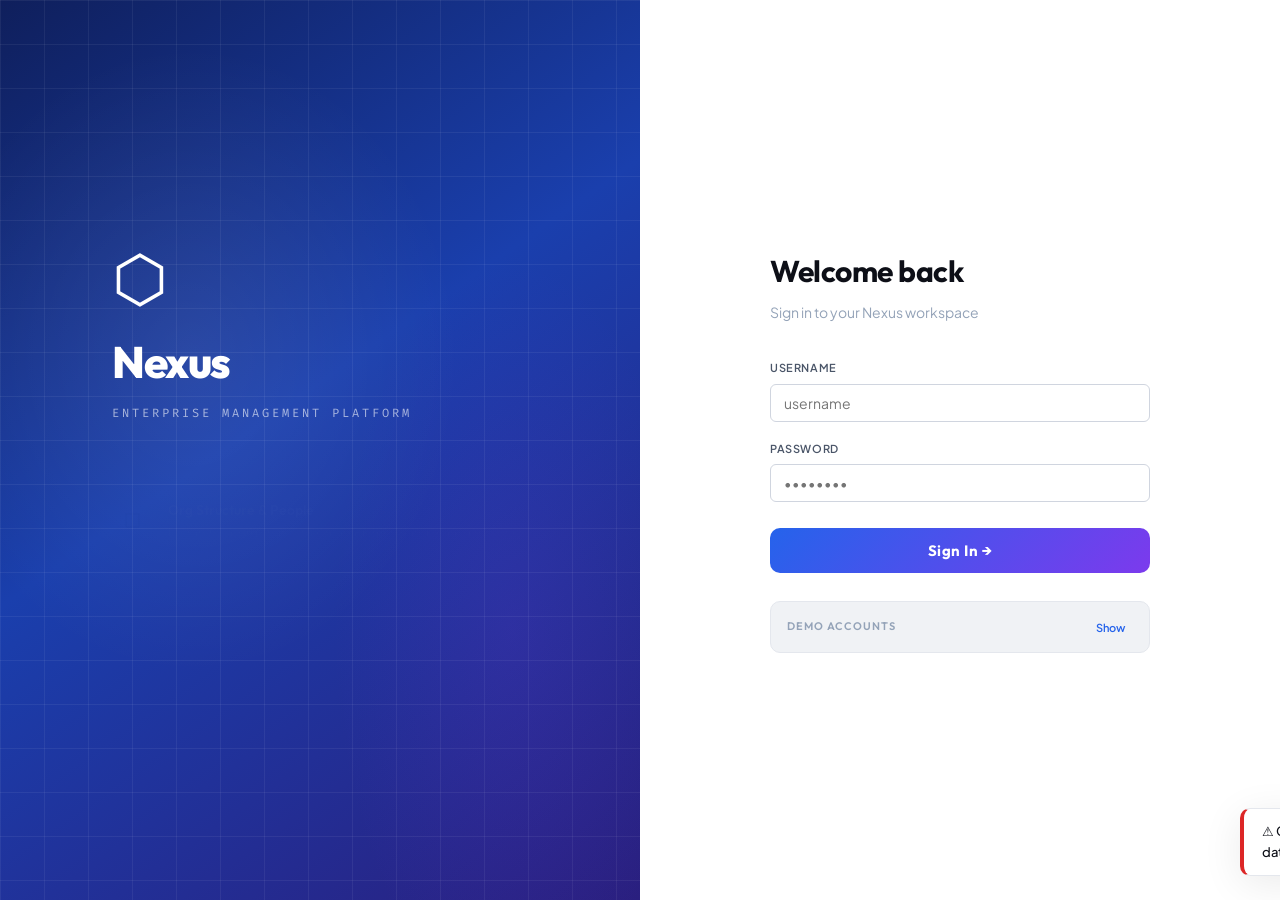
==== commit 96778d95: "Update app.html" ====
--- a/app.html
+++ b/app.html
@@ -134,6 +134,20 @@
       <div class="page-body" id="files-content"></div>
     </div>
 
+    <!-- PASTE THIS BLOCK inside <main class="app-main"> in app.html, alongside the other page divs -->
+
+    <!-- Workspace (Notes, Mindmaps, Flowcharts) -->
+    <div id="page-workspace" class="page">
+      <div class="page-header">
+        <div>
+          <h1 class="page-title">Workspace</h1>
+          <p class="page-sub">Notes, mind maps &amp; flowcharts — private or shared</p>
+        </div>
+        <button class="btn btn-primary" onclick="openNewWsDocModal()">+ New Document</button>
+      </div>
+      <div class="page-body" id="workspace-content"></div>
+    </div>
+
     <!-- Chat -->
     <div id="page-chat" class="page">
       <div class="page-header">
@@ -176,6 +190,18 @@
         </div>
       </div>
       <div class="page-body" id="settings-content"></div>
+    </div>
+
+    <!-- All Tasks (Super Admin) -->
+    <div id="page-all-tasks" class="page">
+      <div class="page-header">
+        <div>
+          <h1 class="page-title">All Tasks</h1>
+          <p class="page-sub">Every task across all projects and employees</p>
+        </div>
+        <button class="btn btn-primary" onclick="navigate('task-create')">+ Create Task</button>
+      </div>
+      <div class="page-body" id="alltasks-content"></div>
     </div>
 
     <!-- User Management -->
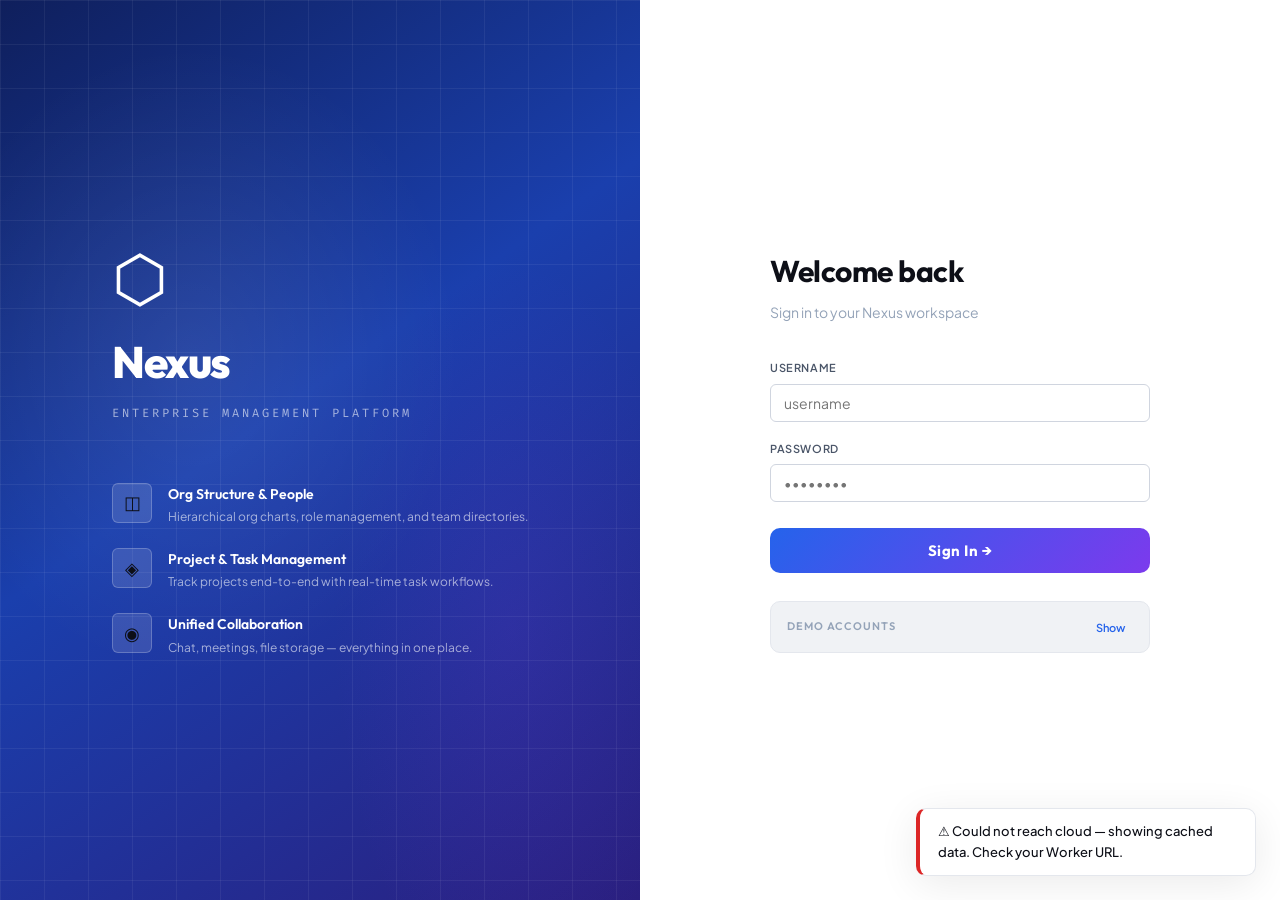
==== commit 69c884a9: "Update app.html" ====
--- a/app.html
+++ b/app.html
@@ -6,6 +6,101 @@
   <title>Nexus — Dashboard</title>
   <link rel="stylesheet" href="css/main.css">
   <link rel="icon" href="data:image/svg+xml,<svg xmlns='http://www.w3.org/2000/svg' viewBox='0 0 100 100'><text y='.9em' font-size='90'>⬡</text></svg>">
+  <style>
+    /* ── BIZMARQ sidebar entry ── */
+    .biz-section-label {
+      font-size: 10px;
+      font-weight: 700;
+      letter-spacing: 0.12em;
+      color: var(--text-3);
+      padding: 18px 16px 6px;
+      text-transform: uppercase;
+      user-select: none;
+    }
+    .biz-nav-item {
+      display: flex;
+      align-items: center;
+      gap: 10px;
+      padding: 9px 14px;
+      border-radius: 9px;
+      cursor: pointer;
+      font-size: 13.5px;
+      font-weight: 500;
+      color: var(--text-2, #555);
+      transition: background 0.15s, color 0.15s;
+      margin: 1px 6px;
+      position: relative;
+    }
+    .biz-nav-item:hover {
+      background: rgba(67,101,90,0.1);
+      color: #43655A;
+    }
+    .biz-nav-icon {
+      width: 22px;
+      height: 22px;
+      border-radius: 6px;
+      background: #43655A;
+      color: #fff;
+      display: flex;
+      align-items: center;
+      justify-content: center;
+      font-size: 10px;
+      font-weight: 800;
+      flex-shrink: 0;
+      letter-spacing: -0.5px;
+    }
+    .biz-ext-badge {
+      font-size: 9px;
+      padding: 2px 5px;
+      background: rgba(67,101,90,0.12);
+      color: #43655A;
+      border-radius: 4px;
+      font-weight: 700;
+      margin-left: auto;
+      flex-shrink: 0;
+    }
+
+    /* ── BIZMARQ dashboard widget ── */
+    .bizmarq-widget {
+      margin: 20px 0 0 0;
+      background: linear-gradient(135deg, #2d4a41 0%, #43655A 60%, #5a8074 100%);
+      border-radius: 16px;
+      padding: 22px 26px;
+      display: flex;
+      align-items: center;
+      justify-content: space-between;
+      gap: 20px;
+      flex-wrap: wrap;
+      box-shadow: 0 8px 32px rgba(67,101,90,0.22);
+    }
+    .bw-logo {
+      width: 48px; height: 48px; border-radius: 12px;
+      background: rgba(255,255,255,0.15);
+      border: 1.5px solid rgba(255,255,255,0.25);
+      display: flex; align-items: center; justify-content: center;
+      font-weight: 800; font-size: 15px; color: #fff;
+      flex-shrink: 0; letter-spacing: -0.5px;
+    }
+    .bw-title { font-size: 15px; font-weight: 700; color: #fff; line-height: 1.2; }
+    .bw-sub   { font-size: 12px; color: rgba(255,255,255,0.65); margin-top: 2px; }
+    .bw-modules { display: flex; gap: 8px; flex-wrap: wrap; }
+    .bw-mod-btn {
+      padding: 7px 13px; border-radius: 8px;
+      border: 1.5px solid rgba(255,255,255,0.25);
+      background: rgba(255,255,255,0.1);
+      color: #fff; font-size: 12px; font-weight: 600;
+      cursor: pointer; transition: background .15s, transform .15s;
+      font-family: inherit;
+    }
+    .bw-mod-btn:hover { background: rgba(255,255,255,0.22); transform: translateY(-1px); }
+    .bw-open-btn {
+      padding: 10px 20px; border-radius: 10px; border: none;
+      background: #fff; color: #43655A; font-size: 13px; font-weight: 700;
+      cursor: pointer; white-space: nowrap; transition: transform .15s, box-shadow .15s;
+      font-family: inherit; box-shadow: 0 4px 12px rgba(0,0,0,0.15); flex-shrink: 0;
+    }
+    .bw-open-btn:hover { transform: translateY(-2px); box-shadow: 0 8px 20px rgba(0,0,0,0.2); }
+  </style>
 </head>
 <body>
 <div class="app-shell">
@@ -16,12 +111,10 @@
       <span class="brand-icon">⬡</span>
       <span class="brand-name">Nexus</span>
     </div>
-
     <div class="header-search">
       <span class="search-icon">⌕</span>
       <input type="text" placeholder="Search people, projects, tasks...">
     </div>
-
     <div class="header-actions">
       <span id="sync-indicator" style="font-size:11px;font-weight:600;padding:4px 10px;border-radius:99px;background:var(--bg-hover);color:var(--text-3);cursor:default;transition:color .3s;white-space:nowrap" title="Data sync status">◌ Local</span>
       <button class="theme-toggle-btn" onclick="toggleTheme()" id="theme-btn" title="Toggle Theme">🌙</button>
@@ -30,7 +123,10 @@
         ◉
         <span class="notif-badge" id="notif-count" style="display:none"></span>
       </button>
-
+      <!-- BIZMARQ quick-launch button in header -->
+      <button class="icon-btn" onclick="openBizmarq()" title="Open BIZMARQ & Finance" style="position:relative">
+        <span style="font-size:11px;font-weight:800;letter-spacing:-0.5px;color:#43655A">BM</span>
+      </button>
       <div class="dropdown">
         <div class="header-user" onclick="toggleUserMenu()">
           <div class="avatar" id="header-avatar">?</div>
@@ -46,6 +142,11 @@
           <div class="dropdown-item" onclick="navigate('calendar')">◷ Calendar</div>
           <div class="dropdown-item" onclick="navigate('settings')">⚙ Settings</div>
           <div class="dropdown-sep"></div>
+          <div class="dropdown-item" onclick="openBizmarq()" style="color:#43655A;font-weight:600">
+            <span style="font-size:11px;font-weight:800;background:#43655A;color:#fff;padding:1px 5px;border-radius:4px;margin-right:4px">BM</span>
+            BIZMARQ & Finance ↗
+          </div>
+          <div class="dropdown-sep"></div>
           <div class="dropdown-item danger" onclick="Auth.logout()">⬡ Sign Out</div>
         </div>
       </div>
@@ -55,6 +156,15 @@
   <!-- ═══ SIDEBAR ═══ -->
   <aside class="app-sidebar">
     <nav id="main-nav"></nav>
+
+    <!-- ── BIZMARQ INTEGRATION ENTRY ── -->
+    <div class="biz-section-label">INTEGRATIONS</div>
+    <div class="biz-nav-item" onclick="openBizmarq()">
+      <div class="biz-nav-icon">BM</div>
+      <span>BIZMARQ & Finance</span>
+      <span class="biz-ext-badge">↗</span>
+    </div>
+
     <div class="sidebar-footer">
       <button class="logout-btn" onclick="Auth.logout()">
         <span>⬡</span> Sign Out
@@ -75,6 +185,25 @@
         <span id="dash-greeting" class="badge badge-muted"></span>
       </div>
       <div class="page-body" id="dashboard-content"></div>
+
+      <!-- ── BIZMARQ WIDGET (always visible on dashboard) ── -->
+      <div class="bizmarq-widget" id="bizmarq-widget">
+        <div style="display:flex;align-items:center;gap:14px">
+          <div class="bw-logo">BM</div>
+          <div>
+            <div class="bw-title">BIZMARQ & Finance</div>
+            <div class="bw-sub">India's B2B Marketplace — integrated with your workspace</div>
+          </div>
+        </div>
+        <div class="bw-modules">
+          <button class="bw-mod-btn" onclick="openBizmarq('index.html')">🏪 Marketplace</button>
+          <button class="bw-mod-btn" onclick="openBizmarq('Tenders.html')">🔨 Tenders</button>
+          <button class="bw-mod-btn" onclick="openBizmarq('Procurement.html')">📋 Procurement</button>
+          <button class="bw-mod-btn" onclick="openBizmarq('Finance.html')">📊 Finance</button>
+          <button class="bw-mod-btn" onclick="openBizmarq('Investors.html')">💼 Investors</button>
+        </div>
+        <button class="bw-open-btn" onclick="openBizmarq()">Open Platform ↗</button>
+      </div>
     </div>
 
     <!-- Organization -->
@@ -134,9 +263,7 @@
       <div class="page-body" id="files-content"></div>
     </div>
 
-    <!-- PASTE THIS BLOCK inside <main class="app-main"> in app.html, alongside the other page divs -->
-
-    <!-- Workspace (Notes, Mindmaps, Flowcharts) -->
+    <!-- Workspace -->
     <div id="page-workspace" class="page">
       <div class="page-header">
         <div>
@@ -234,13 +361,25 @@
   </div>
 </div>
 
-<!-- Toast Container -->
 <div id="toast-container"></div>
 
 <script src="js/store.js"></script>
 <script src="js/app.js"></script>
+
 <script>
-  // Theme management
+  /* ─────────────────────────────────────────────
+     BIZMARQ INTEGRATION
+  ───────────────────────────────────────────── */
+  const BIZMARQ_BASE = 'https://k-r-dhanush.github.io/BIZFINANCE-WEBSITE-DEMO.github.io/';
+
+  function openBizmarq(page) {
+    const url = page ? BIZMARQ_BASE + page : BIZMARQ_BASE;
+    window.open(url, '_blank', 'noopener,noreferrer');
+  }
+
+  /* ─────────────────────────────────────────────
+     THEME
+  ───────────────────────────────────────────── */
   function applyTheme(theme) {
     document.documentElement.setAttribute('data-theme', theme);
     const btn = document.getElementById('theme-btn');
@@ -250,26 +389,24 @@
     const current = document.documentElement.getAttribute('data-theme') || 'light';
     const next = current === 'dark' ? 'light' : 'dark';
     applyTheme(next);
-    // Save to user prefs in store
     Store.set(data => {
       const u = data.users.find(x => x.id === currentUser?.id);
       if (u) u.theme = next;
       return data;
     });
-    // Also save to localStorage for persistence before auth
     localStorage.setItem('nexus_theme', next);
   }
-  // Apply saved theme immediately
   const savedTheme = localStorage.getItem('nexus_theme') || 'light';
   applyTheme(savedTheme);
 
-  // Greeting
+  /* ─────────────────────────────────────────────
+     GREETING
+  ───────────────────────────────────────────── */
   const hour = new Date().getHours();
   const greet = hour < 12 ? 'Good Morning' : hour < 18 ? 'Good Afternoon' : 'Good Evening';
   document.addEventListener('DOMContentLoaded', () => {
     const el = document.getElementById('dash-greeting');
     if (el && currentUser) el.textContent = `${greet}, ${currentUser.name.split(' ')[0]} 👋`;
-    // Apply user's saved theme
     const userTheme = currentUser?.theme || savedTheme;
     applyTheme(userTheme);
   });
--- a/css/main.css
+++ b/css/main.css
@@ -392,6 +392,460 @@
 .folder-card { background: var(--bg-card); border: 1px solid var(--border); border-radius: var(--radius-lg); padding: 18px 16px; display: flex; align-items: center; gap: 14px; cursor: pointer; transition: all .2s; }
 .folder-card:hover { border-color: var(--warn); }
 
+/*---------------------------------------------------------------------------*/
+/* ═══════════════════════════════════════════
+   NEXUS — Workspace Module (Notes, Mindmaps, Flowcharts)
+   Append this to the bottom of css/main.css
+═══════════════════════════════════════════ */
+
+/* ─── Workspace Page Layout ──────────────── */
+.ws-layout {
+  display: grid;
+  grid-template-columns: 240px 1fr;
+  gap: 0;
+  height: calc(100vh - var(--header-h) - 80px);
+  border: 1px solid var(--border);
+  border-radius: var(--radius-lg);
+  overflow: hidden;
+  background: var(--bg-surface);
+}
+
+.ws-sidebar {
+  border-right: 1px solid var(--border);
+  display: flex;
+  flex-direction: column;
+  background: var(--bg-card);
+}
+
+.ws-sidebar-header {
+  padding: 14px 16px;
+  border-bottom: 1px solid var(--border);
+  display: flex;
+  align-items: center;
+  justify-content: space-between;
+}
+
+.ws-sidebar-header h4 {
+  font-size: 12px;
+  font-weight: 700;
+  letter-spacing: .8px;
+  text-transform: uppercase;
+  color: var(--text-3);
+}
+
+.ws-list {
+  flex: 1;
+  overflow-y: auto;
+  padding: 8px;
+}
+
+.ws-item {
+  display: flex;
+  align-items: center;
+  gap: 8px;
+  padding: 9px 10px;
+  border-radius: var(--radius-sm);
+  cursor: pointer;
+  font-size: 13px;
+  color: var(--text-2);
+  transition: background .15s, color .15s;
+  border: 1px solid transparent;
+  margin-bottom: 2px;
+  position: relative;
+}
+
+.ws-item:hover {
+  background: var(--bg-hover);
+  color: var(--text-1);
+}
+
+.ws-item.active {
+  background: var(--accent-glow);
+  color: var(--accent);
+  border-color: var(--accent)30;
+}
+
+.ws-item-icon { font-size: 15px; flex-shrink: 0; }
+.ws-item-name { flex: 1; font-weight: 500; white-space: nowrap; overflow: hidden; text-overflow: ellipsis; }
+.ws-item-badge {
+  font-size: 10px;
+  padding: 2px 6px;
+  border-radius: 99px;
+  font-weight: 600;
+  text-transform: uppercase;
+  letter-spacing: .5px;
+}
+.ws-item-badge.private { background: var(--bg-hover); color: var(--text-3); }
+.ws-item-badge.public  { background: var(--accent-glow); color: var(--accent); }
+
+.ws-item-actions {
+  display: none;
+  gap: 4px;
+  position: absolute;
+  right: 8px;
+}
+.ws-item:hover .ws-item-actions { display: flex; }
+.ws-item-actions button {
+  font-size: 12px;
+  width: 22px; height: 22px;
+  border-radius: 4px;
+  display: grid; place-items: center;
+  color: var(--text-3);
+  transition: background .15s, color .15s;
+}
+.ws-item-actions button:hover { background: var(--border); color: var(--danger); }
+
+/* ─── Canvas Area ────────────────────────── */
+.ws-canvas {
+  display: flex;
+  flex-direction: column;
+  background: var(--bg-base);
+}
+
+.ws-toolbar {
+  display: flex;
+  align-items: center;
+  gap: 6px;
+  padding: 10px 16px;
+  background: var(--bg-surface);
+  border-bottom: 1px solid var(--border);
+  flex-wrap: wrap;
+}
+
+.ws-toolbar-sep {
+  width: 1px;
+  height: 22px;
+  background: var(--border);
+  margin: 0 4px;
+}
+
+.ws-tool-btn {
+  display: flex;
+  align-items: center;
+  gap: 5px;
+  padding: 5px 10px;
+  border-radius: var(--radius-sm);
+  font-size: 12px;
+  font-weight: 600;
+  color: var(--text-2);
+  background: transparent;
+  border: 1px solid transparent;
+  transition: background .15s, color .15s, border-color .15s;
+}
+.ws-tool-btn:hover { background: var(--bg-hover); color: var(--text-1); }
+.ws-tool-btn.active { background: var(--accent-glow); color: var(--accent); border-color: var(--accent)30; }
+.ws-tool-btn.danger:hover { background: #dc262615; color: var(--danger); }
+
+.ws-canvas-title {
+  font-size: 13px;
+  font-weight: 700;
+  color: var(--text-1);
+  flex: 1;
+  white-space: nowrap;
+  overflow: hidden;
+  text-overflow: ellipsis;
+  margin: 0 8px;
+}
+
+.ws-canvas-area {
+  flex: 1;
+  overflow: auto;
+  position: relative;
+}
+
+/* ─── Note Editor ────────────────────────── */
+.ws-note-editor {
+  height: 100%;
+  display: flex;
+  flex-direction: column;
+}
+
+.ws-note-toolbar {
+  display: flex;
+  gap: 4px;
+  padding: 8px 16px;
+  background: var(--bg-surface);
+  border-bottom: 1px solid var(--border);
+  flex-wrap: wrap;
+}
+
+.ws-fmt-btn {
+  width: 28px; height: 28px;
+  border-radius: var(--radius-sm);
+  font-size: 13px;
+  font-weight: 700;
+  color: var(--text-2);
+  display: grid; place-items: center;
+  transition: background .15s, color .15s;
+  border: 1px solid transparent;
+}
+.ws-fmt-btn:hover { background: var(--bg-hover); color: var(--text-1); }
+.ws-fmt-btn.active { background: var(--accent-glow); color: var(--accent); }
+
+.ws-note-content {
+  flex: 1;
+  padding: 24px 32px;
+  outline: none;
+  font-size: 14px;
+  line-height: 1.8;
+  color: var(--text-1);
+  overflow-y: auto;
+  font-family: var(--font-body);
+}
+.ws-note-content:empty::before {
+  content: 'Start writing your note…';
+  color: var(--text-3);
+  pointer-events: none;
+}
+.ws-note-content h1 { font-size: 24px; margin: 12px 0 8px; }
+.ws-note-content h2 { font-size: 19px; margin: 10px 0 6px; }
+.ws-note-content h3 { font-size: 16px; margin: 8px 0 4px; }
+.ws-note-content p  { margin: 0 0 8px; }
+.ws-note-content ul, .ws-note-content ol { padding-left: 22px; margin-bottom: 8px; }
+.ws-note-content blockquote {
+  border-left: 3px solid var(--accent);
+  padding-left: 12px;
+  color: var(--text-2);
+  font-style: italic;
+  margin: 8px 0;
+}
+.ws-note-content code {
+  font-family: var(--font-mono);
+  font-size: 12px;
+  background: var(--bg-hover);
+  padding: 2px 6px;
+  border-radius: 4px;
+  color: var(--accent-2);
+}
+.ws-note-status {
+  font-size: 11px;
+  color: var(--text-3);
+  padding: 6px 16px;
+  background: var(--bg-surface);
+  border-top: 1px solid var(--border);
+}
+
+/* ─── Mindmap Canvas ─────────────────────── */
+.mindmap-svg-container {
+  width: 100%;
+  height: 100%;
+  overflow: auto;
+  cursor: grab;
+  user-select: none;
+}
+.mindmap-svg-container:active { cursor: grabbing; }
+
+.mindmap-svg {
+  display: block;
+  min-width: 900px;
+  min-height: 600px;
+}
+
+.mm-node {
+  cursor: pointer;
+  transition: filter .15s;
+}
+.mm-node:hover { filter: brightness(1.1); }
+
+.mm-node-rect {
+  rx: 8;
+  transition: fill .2s;
+}
+
+.mm-node-text {
+  font-family: var(--font-body);
+  font-size: 13px;
+  font-weight: 600;
+  fill: #fff;
+  pointer-events: none;
+  dominant-baseline: middle;
+  text-anchor: middle;
+}
+
+.mm-edge {
+  fill: none;
+  stroke: var(--border-2);
+  stroke-width: 2;
+  stroke-linecap: round;
+}
+
+.mm-controls {
+  display: flex;
+  gap: 6px;
+  padding: 10px 16px;
+  border-top: 1px solid var(--border);
+  background: var(--bg-surface);
+  flex-wrap: wrap;
+  align-items: center;
+}
+
+.mm-color-btn {
+  width: 20px; height: 20px;
+  border-radius: 50%;
+  border: 2px solid transparent;
+  cursor: pointer;
+  transition: transform .15s, border-color .15s;
+}
+.mm-color-btn:hover, .mm-color-btn.active { transform: scale(1.2); border-color: var(--text-1); }
+
+/* ─── Flowchart Canvas ───────────────────── */
+.flow-canvas {
+  position: relative;
+  width: 100%;
+  height: 100%;
+  overflow: auto;
+}
+
+.flow-grid {
+  position: absolute;
+  inset: 0;
+  background-image:
+    linear-gradient(var(--border) 1px, transparent 1px),
+    linear-gradient(90deg, var(--border) 1px, transparent 1px);
+  background-size: 24px 24px;
+  opacity: .35;
+  pointer-events: none;
+}
+
+.flow-node {
+  position: absolute;
+  cursor: move;
+  user-select: none;
+  z-index: 2;
+}
+
+.flow-node-body {
+  display: flex;
+  align-items: center;
+  justify-content: center;
+  text-align: center;
+  font-size: 12px;
+  font-weight: 600;
+  color: var(--text-1);
+  background: var(--bg-surface);
+  border: 2px solid var(--border-2);
+  border-radius: var(--radius-sm);
+  padding: 10px 14px;
+  min-width: 110px;
+  min-height: 44px;
+  box-shadow: var(--shadow-sm);
+  transition: border-color .2s, box-shadow .2s;
+  word-break: break-word;
+}
+
+.flow-node.selected .flow-node-body {
+  border-color: var(--accent);
+  box-shadow: 0 0 0 3px var(--accent-glow);
+}
+
+.flow-node-body.shape-diamond {
+  clip-path: polygon(50% 0%, 100% 50%, 50% 100%, 0% 50%);
+  border-radius: 0;
+  min-width: 120px;
+  min-height: 60px;
+}
+
+.flow-node-body.shape-rounded {
+  border-radius: 99px;
+}
+
+.flow-node-body.shape-hex {
+  clip-path: polygon(15% 0%, 85% 0%, 100% 50%, 85% 100%, 15% 100%, 0% 50%);
+  border-radius: 0;
+}
+
+.flow-node-ports {
+  position: absolute;
+  inset: 0;
+  pointer-events: none;
+}
+
+.flow-port {
+  position: absolute;
+  width: 10px; height: 10px;
+  background: var(--accent);
+  border: 2px solid var(--bg-surface);
+  border-radius: 50%;
+  pointer-events: all;
+  cursor: crosshair;
+  opacity: 0;
+  transition: opacity .15s;
+  z-index: 3;
+}
+
+.flow-node:hover .flow-port { opacity: 1; }
+.flow-port.port-t { top: -5px;  left: 50%; transform: translateX(-50%); }
+.flow-port.port-b { bottom: -5px; left: 50%; transform: translateX(-50%); }
+.flow-port.port-l { left: -5px; top: 50%; transform: translateY(-50%); }
+.flow-port.port-r { right: -5px; top: 50%; transform: translateY(-50%); }
+
+.flow-svg-layer {
+  position: absolute;
+  inset: 0;
+  pointer-events: none;
+  z-index: 1;
+  overflow: visible;
+}
+
+.flow-edge {
+  fill: none;
+  stroke: var(--text-3);
+  stroke-width: 2;
+  marker-end: url(#arrowhead);
+  pointer-events: stroke;
+  cursor: pointer;
+  transition: stroke .2s;
+}
+.flow-edge:hover { stroke: var(--accent); }
+.flow-edge.selected { stroke: var(--accent); stroke-dasharray: 5 3; }
+
+/* ─── Empty State ────────────────────────── */
+.ws-empty {
+  display: flex;
+  flex-direction: column;
+  align-items: center;
+  justify-content: center;
+  height: 100%;
+  gap: 12px;
+  color: var(--text-3);
+  text-align: center;
+  padding: 40px;
+}
+
+.ws-empty-icon { font-size: 48px; opacity: .5; }
+.ws-empty h3 { font-size: 16px; color: var(--text-2); }
+.ws-empty p { font-size: 13px; max-width: 280px; line-height: 1.6; }
+
+/* ─── New Doc Dialog ─────────────────────── */
+.ws-type-picker {
+  display: grid;
+  grid-template-columns: repeat(3, 1fr);
+  gap: 12px;
+  margin: 16px 0;
+}
+
+.ws-type-card {
+  border: 2px solid var(--border);
+  border-radius: var(--radius);
+  padding: 20px 14px;
+  text-align: center;
+  cursor: pointer;
+  transition: border-color .2s, background .2s;
+}
+
+.ws-type-card:hover { background: var(--bg-hover); border-color: var(--border-2); }
+.ws-type-card.selected { border-color: var(--accent); background: var(--accent-glow); }
+.ws-type-card .wt-icon { font-size: 28px; margin-bottom: 8px; }
+.ws-type-card h4 { font-size: 13px; font-weight: 700; margin-bottom: 4px; }
+.ws-type-card p  { font-size: 11px; color: var(--text-3); line-height: 1.4; }
+
+/* Responsive */
+@media (max-width: 700px) {
+  .ws-layout { grid-template-columns: 1fr; }
+  .ws-sidebar { display: none; }
+  .ws-type-picker { grid-template-columns: 1fr; }
+}
+
 /* ─── Tabs ───────────────────────────────── */
 .tabs { display: flex; gap: 2px; border-bottom: 1px solid var(--border); margin-bottom: 24px; }
 .tab-btn { padding: 10px 20px; font-size: 13px; font-weight: 500; color: var(--text-3); border-bottom: 2px solid transparent; transition: all .15s; margin-bottom: -1px; }
